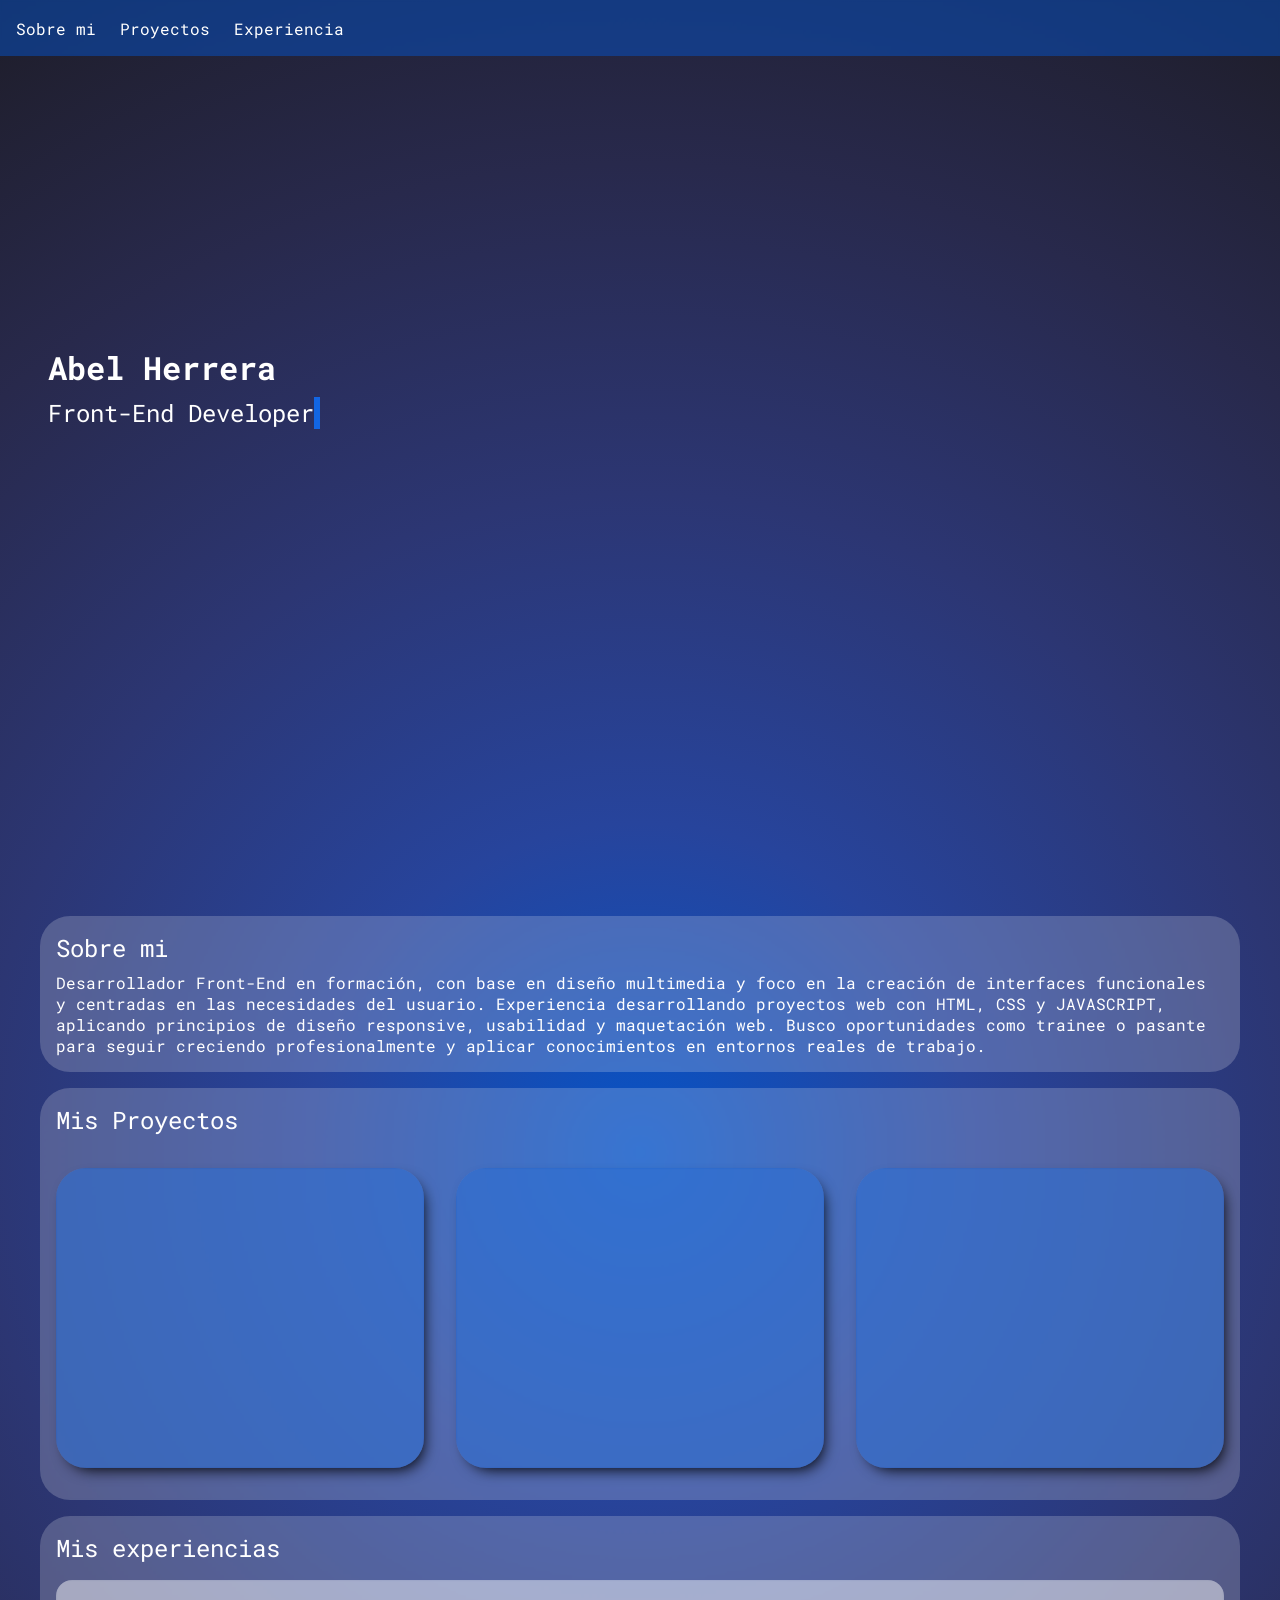
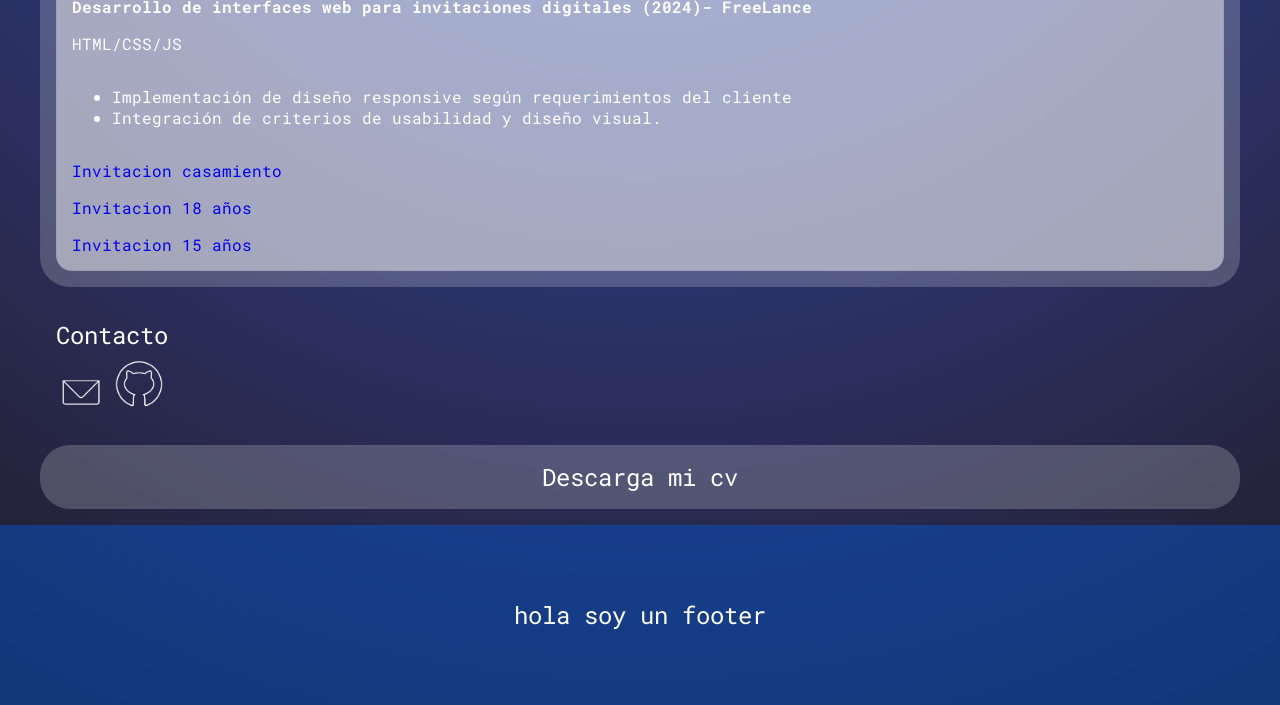
==== index.html @ caf47cfc "ajuste de mensaje pre dictado" ====
<!DOCTYPE html>
<html lang="es">
  <head>
    <meta charset="UTF-8" />
    <meta name="viewport" content="width=device-width, initial-scale=1.0" />
    <title>Abel Herrera</title>
    <link rel="stylesheet" href="styles/style.css" />
    <!-- tipografia -->
    <link rel="preconnect" href="https://fonts.googleapis.com" />
    <link rel="preconnect" href="https://fonts.gstatic.com" crossorigin />
    <link
      href="https://fonts.googleapis.com/css2?family=Roboto+Mono:ital,wght@0,100..700;1,100..700&display=swap"
      rel="stylesheet"
    />
  </head>
  <body>
    <header>
      <nav>
        <ul>
          <li><a href="#sobre-mi">Sobre mi</a></li>
          <li><a href="#misproyectos">Proyectos</a></li>
          <li><a href="#experiencia">Experiencia</a></li>
        </ul>
      </nav>
      <div class="nombre">
        <h1>Abel Herrera</h1>
        <h2 class="h2animado">Front-End Developer</h2>
      </div>
    </header>
    <main>
      <section id="sobre-mi" class="seccion1">
        <h2>Sobre mi</h2>
        <p>
          Desarrollador Front-End en formación, con base en diseño multimedia y
          foco en la creación de interfaces funcionales y centradas en las
          necesidades del usuario. Experiencia desarrollando proyectos web con
          HTML, CSS y JAVASCRIPT, aplicando principios de diseño responsive,
          usabilidad y maquetación web. Busco oportunidades como trainee o
          pasante para seguir creciendo profesionalmente y aplicar conocimientos
          en entornos reales de trabajo.
        </p>
      </section>
      <section id="misproyectos" class="seccion2">
        <h2>Mis Proyectos</h2>
        <div class="contenedor-proyectos">
          <article class="proyecto">
            <h3 class="titulo-proyecto"></h3>
            <p class="descripcion-proyecto"></p>
          </article>
          <article class="proyecto">
            <h3 class="titulo-proyecto"></h3>
            <p class="descripcion-proyecto"></p>
          </article>
          <article class="proyecto">
            <h3 class="titulo-proyecto"></h3>
            <p class="descripcion-proyecto"></p>
          </article>
        </div>
      </section>
      <section id="experiencia" class="seccion3">
        <h2>Mis experiencias</h2>
        <article class="experiencia-laboral">
          <h4>Desarrollo de interfaces web para invitaciones digitales (2024)- FreeLance</h4>
          <span>HTML/CSS/JS</span>
          <ul>
            <li>Implementación de diseño responsive según requerimientos del cliente</li>
            <li>Integración de criterios de usabilidad y diseño visual.</li>
          </ul>
          <a href="https://anto-y-martin.vercel.app/"">Invitacion casamiento</a>
          <a href="https://mis18.vercel.app/">Invitacion 18 años</a>
          <a href="https://mis15-rho.vercel.app/">Invitacion 15 años</a>
        </article>
      </section>
      <section id="contacto" class="seccion4">
        <h2>Contacto</h2>
        <div class="imagenes-contacto">
          <a href="mailto:herreraabel892@gmail.com?subject=Contacto%20Portfolio&body=Hola%20Abel,%20vi%20tu%20portfolio">
            <img class="icono" src="images/MAIL.gif" alt="icono de email" />
          </a>
          <a href="https://github.com/AHerrera23">
            <img class="icono" src="images/GITHUB.gif" alt="icono de email" />
          </a>
        </div>
      </section>
      <section class="cv-seccion5">
        <h2>Descarga mi cv</h2>
      </section>
    </main>
    <footer>
      <h2>hola soy un footer</h2>
    </footer>
    <script src="main.js"></script>
  </body>
</html>
<!-- flat iicon: <a href="https://www.flaticon.es/iconos-animados-gratis/correo-electronico" title="correo electrónico iconos animados">Correo electrónico iconos animados creados por Freepik - Flaticon</a> -->
---- styles/style.css ----
html {
  scroll-behavior: smooth;
}
html,
body {
  padding: 0;
  margin: 0;
  font-size: 16px;
  background-image: radial-gradient(
    circle,
    rgb(6, 83, 199),
    #27449c,
    #2c3673,
    #28294c,
    #1e1d29
  );
  color: white;
  font-family: "Roboto Mono", monospace;
  font-optical-sizing: auto;
  font-style: normal;
}
h1,
h2,
h3,
h4,
h5,
p {
  margin: 0;
  padding: 0;
}
/* estructura de navegacion */
nav {
  position: sticky;
  top: 0;
  background-color: rgb(6, 83, 199, 0.5);
  backdrop-filter: blur(1px);
  z-index: 10;
  display: flex;
  align-items: center;
  min-height: 56px;
  transition: transform 0.3s ease-in-out;
  will-change: transform;
}
a{
  text-decoration: none;
}
.nav-hidden {
  transform: translateY(-100%);
}
nav ul {
  list-style: none;
  margin: 0;
  padding: 16px;
  display: flex;
  flex-direction: row;
  gap: 0.8rem;
}
h1 {
  font-weight: 900;
}
h2 {
  font-weight: 400;
}
nav a {
  text-decoration: none;
  color: inherit;
}
/* cabecera */
header {
  min-height: 100dvh;
}
section{
  margin: 16px;
  border-radius: 30px;
}
.nombre {
  min-height: 70dvh;
  display: flex;
  flex-direction: column;
  padding: 16px;
  gap: 0.5rem;
  align-items: flex-start;
  justify-content: center;
}
.h2animado {
  display: block;
  white-space: nowrap;
  border-right: 6px solid #1266e4;
  width: 19ch;
  animation: typing 3s steps(19), blink 0.5s infinite step-end alternate;
  overflow: hidden;
}

@keyframes typing {
  from {
    width: 0;
  }
}
@keyframes blink {
  50% {
    border-color: transparent;
  }
}
/* seccion sobre mi  */
.seccion1 {
  background-color: rgb(255, 255, 255, 0.2);
  backdrop-filter: blur(1px);
  display: flex;
  flex-direction: column;
  gap: 0.5rem;
  padding: 16px;
}
/* seccion de proyectos */
.seccion2 {
  min-height: auto;
  padding: 16px;
  display: flex;
  background-color: rgb(255, 255, 255, 0.2);
  backdrop-filter: blur(1px);
  flex-direction: column;
  gap: 1rem;
}
.contenedor-proyectos {
  display: flex;
  overflow-y: auto;
  scroll-snap-type: x mandatory;
  padding: 1rem 0;
  gap: 2rem;
}
.carrucel-proyectos::-webkit-scrollbar {
  display: none;
}
.proyecto {
  min-height: 300px;
  width: 100%;
  max-width: 350px;
  background-color: #0653c780;
  backdrop-filter: blur(1px);
  border-radius: 30px;
  -webkit-box-shadow: 5px 7px 15px -6px #000000;
  box-shadow: 5px 7px 15px -6px #000000;
  flex: 0 0 85%;
  scroll-snap-align: center;
}
/* seccion experiencias */
.seccion3 {
  background-color: rgb(255, 255, 255, 0.2);
  backdrop-filter: blur(1px);
  display: flex;
  flex-direction: column;
  padding: 16px;
  gap: 1rem;
}
.experiencia-laboral {
  background-color: #ffffff59;
  backdrop-filter: blur(1px);
  display: flex;
  flex-direction: column;
  gap: 1rem;
  border-radius: 16px;
  padding: 16px;
  min-height: auto;
}
/* seccion de contacto */
.seccion4 {
  display: flex;
  flex-direction: column;
  padding: 16px;
  gap: 0.5rem;
}
.imagenes-contacto {
  display: flex;
  flex-direction: row;
  gap: 0.5rem;
}
.icono{
  width: 50px;
  z-index: 10;
}
.cv-seccion5{
  display: flex;
  flex-direction: column;
  background-color: rgb(255, 255, 255, 0.2);
  backdrop-filter: blur(1px);
  align-items: center;
  padding: 16px;
  gap: 0.5rem;
}
footer {
  background-color: #0653c780;
  backdrop-filter: blur(1px);
  display: flex;
  flex-direction: column;
  min-height: 20dvh;
  text-align: center;
  justify-content: center;
}
@media (min-width: 768px) {
  nav ul {
    gap: 1.5rem;
  }
  section{
  margin: 16px  0px 16px 0px;
  border-radius: 30px;
}
  
  .contenedor-proyectos {
    display: grid;
    grid-template-columns: repeat(3, 1fr);
    justify-content: center;
    overflow: visible;
    gap: 2rem;
  }
  .proyecto {
    min-height: 300px;
    width: 100%;
    max-width: 400px;
    flex: none;
  }
}

@media (min-width: 1024px) {
  main {
    max-width: 1200px;
    margin: 0 auto;
  }
  .nombre{
    max-width: 1200px ;
    margin: 0 auto;
    padding-left: 2rem;
  }
}
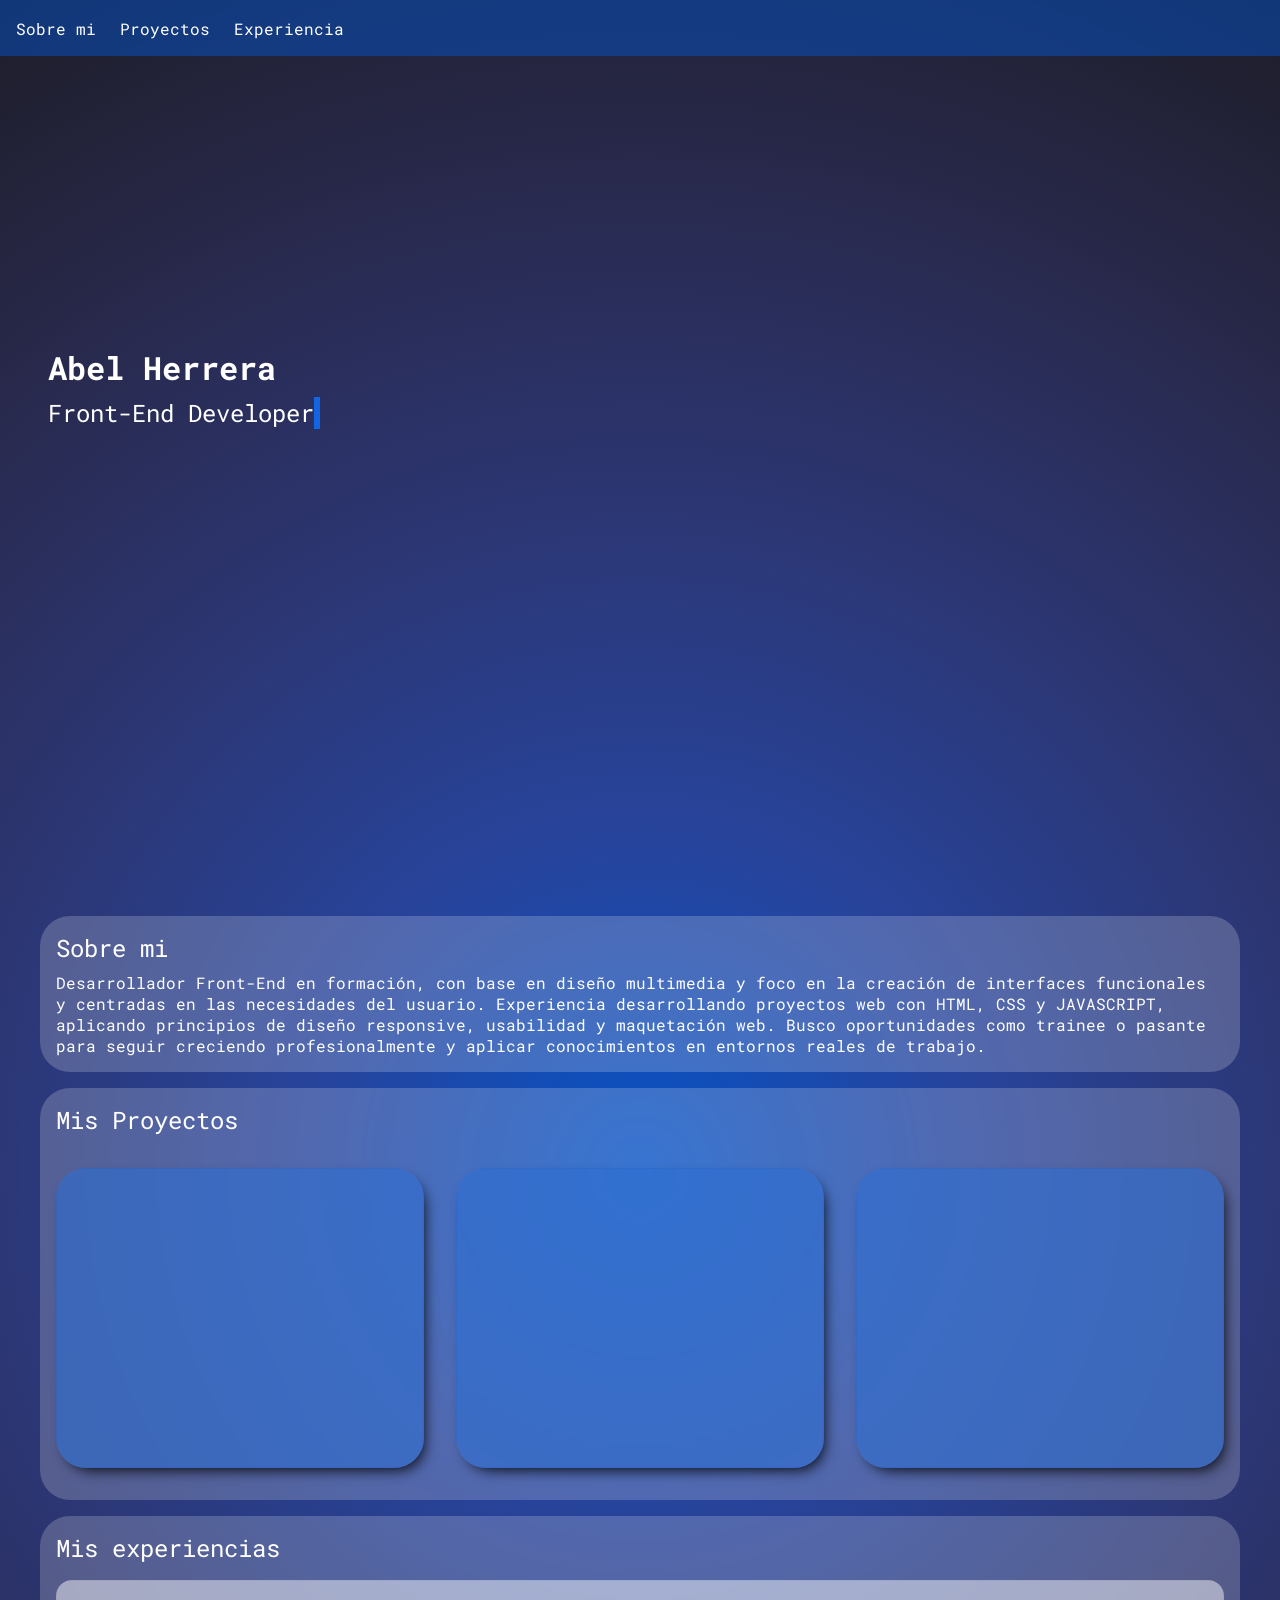
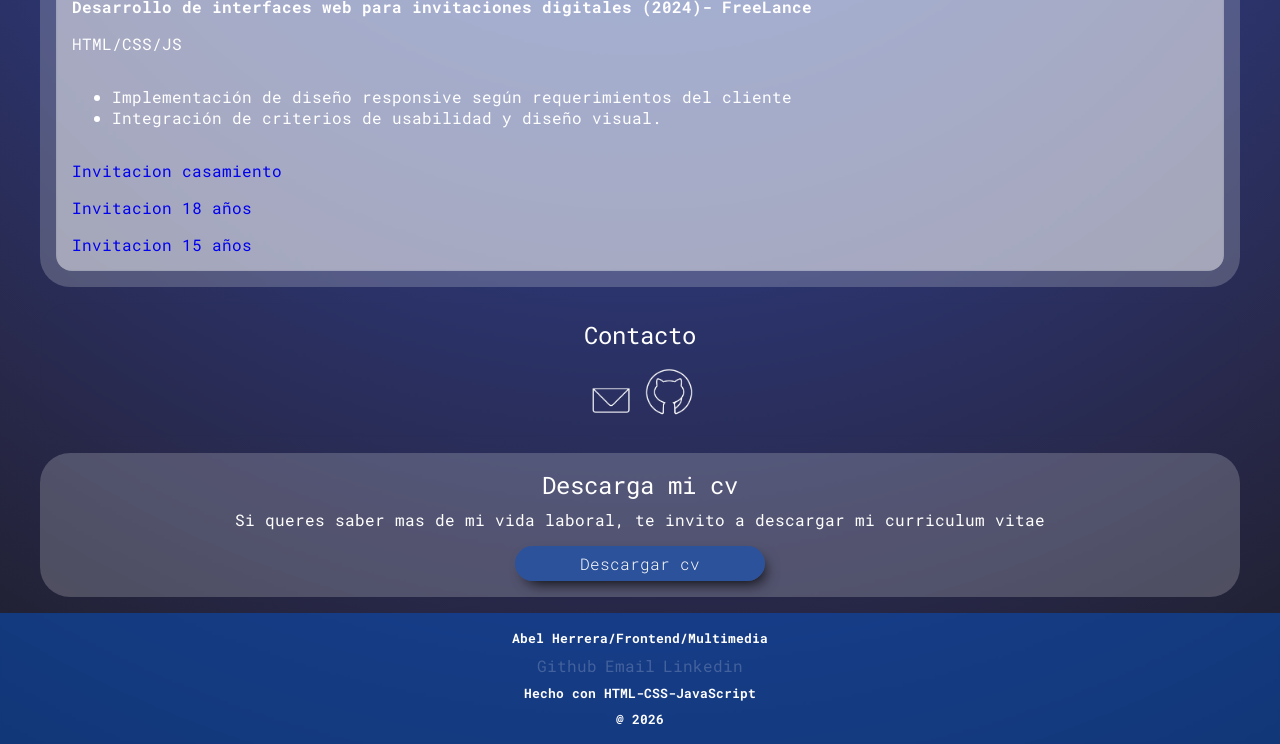
==== commit fff51b82: "seccion de descarga de cv y footer" ====
--- a/index.html
+++ b/index.html
@@ -66,30 +66,42 @@
             <li>Implementación de diseño responsive según requerimientos del cliente</li>
             <li>Integración de criterios de usabilidad y diseño visual.</li>
           </ul>
-          <a href="https://anto-y-martin.vercel.app/"">Invitacion casamiento</a>
-          <a href="https://mis18.vercel.app/">Invitacion 18 años</a>
-          <a href="https://mis15-rho.vercel.app/">Invitacion 15 años</a>
+          <a href="https://anto-y-martin.vercel.app/" target="_blank">Invitacion casamiento</a>
+          <a href="https://mis18.vercel.app/" target="_blank">Invitacion 18 años</a>
+          <a href="https://mis15-rho.vercel.app/" target="_blank">Invitacion 15 años</a>
         </article>
       </section>
       <section id="contacto" class="seccion4">
         <h2>Contacto</h2>
         <div class="imagenes-contacto">
-          <a href="mailto:herreraabel892@gmail.com?subject=Contacto%20Portfolio&body=Hola%20Abel,%20vi%20tu%20portfolio">
+          <a href="mailto:herreraabel892@gmail.com?subject=Contacto%20Portfolio&body=Hola%20Abel,%20vi%20tu%20portfolio" target="_blank">
             <img class="icono" src="images/MAIL.gif" alt="icono de email" />
           </a>
-          <a href="https://github.com/AHerrera23">
-            <img class="icono" src="images/GITHUB.gif" alt="icono de email" />
+          <a href="https://github.com/AHerrera23" target="_blank">
+            <img class="icono" src="images/GITHUB.gif" alt="icono de github" />
           </a>
         </div>
       </section>
       <section class="cv-seccion5">
         <h2>Descarga mi cv</h2>
+        <article class="cv">
+          <p>Si queres saber mas de mi vida laboral, te invito a descargar mi curriculum vitae</p>
+          <a class="btn" href="assets/Abel_Herrera_frontend-cv.pdf" target="_blank">
+            Descargar cv
+          </a>
+        </article>
       </section>
     </main>
     <footer>
-      <h2>hola soy un footer</h2>
+      <h5>Abel Herrera/Frontend/Multimedia</h5>
+      <div class="links">
+        <a href="https://github.com/AHerrera23" target="_blank">Github</a>
+        <a href="mailto:herreraabel892@gmail.com?subject=Contacto%20Portfolio&body=Hola%20Abel,%20vi%20tu%20portfolio" target="_blank">Email</a>
+        <a href="https://www.linkedin.com/in/abel-d-herreradm/" target="_blank">Linkedin</a>
+      </div>
+      <h5>Hecho con HTML-CSS-JavaScript</h5>
+      <h5>@ 2026</h5>
     </footer>
     <script src="main.js"></script>
   </body>
 </html>
-<!-- flat iicon: <a href="https://www.flaticon.es/iconos-animados-gratis/correo-electronico" title="correo electrónico iconos animados">Correo electrónico iconos animados creados por Freepik - Flaticon</a> -->
--- a/styles/style.css
+++ b/styles/style.css
@@ -19,6 +19,12 @@
   font-optical-sizing: auto;
   font-style: normal;
 }
+button {
+  color: white;
+  font-family: "Roboto Mono", monospace;
+  font-optical-sizing: auto;
+  font-style: normal;
+}
 h1,
 h2,
 h3,
@@ -41,7 +47,7 @@
   transition: transform 0.3s ease-in-out;
   will-change: transform;
 }
-a{
+a {
   text-decoration: none;
 }
 .nav-hidden {
@@ -69,7 +75,7 @@
 header {
   min-height: 100dvh;
 }
-section{
+section {
   margin: 16px;
   border-radius: 30px;
 }
@@ -165,6 +171,8 @@
 .seccion4 {
   display: flex;
   flex-direction: column;
+  background-color: rgb(255, 255, 255, 0.2);
+  backdrop-filter: blur(1px);
   padding: 16px;
   gap: 0.5rem;
 }
@@ -173,37 +181,73 @@
   flex-direction: row;
   gap: 0.5rem;
 }
-.icono{
+.icono {
   width: 50px;
   z-index: 10;
 }
-.cv-seccion5{
-  display: flex;
-  flex-direction: column;
-  background-color: rgb(255, 255, 255, 0.2);
-  backdrop-filter: blur(1px);
-  align-items: center;
-  padding: 16px;
-  gap: 0.5rem;
+.cv-seccion5 {
+  display: flex;
+  flex-direction: column;
+  background-color: rgb(255, 255, 255, 0.2);
+  backdrop-filter: blur(1px);
+  align-items: center;
+  padding: 16px;
+  gap: 0.5rem;
+}
+.cv {
+  display: flex;
+  flex-direction: column;
+  text-align: center;
+  align-items: center;
+  gap: 1rem;
+}
+.btn {
+  background-color: #0653c780;
+  width: 250px;
+  height: 35px;
+  text-align: center;
+  display: flex;
+  justify-content: center;
+  align-items: center;
+  border-radius: 30px;
+  font-weight: 300;
+  -webkit-box-shadow: 5px 7px 15px -6px #000000;
+  box-shadow: 5px 7px 15px -6px #000000;
+  outline: none;
+  color: white;
+  -webkit-tap-highlight-color: transparent;
 }
 footer {
   background-color: #0653c780;
   backdrop-filter: blur(1px);
   display: flex;
-  flex-direction: column;
-  min-height: 20dvh;
+  padding: 16px;
+  flex-direction: column;
   text-align: center;
   justify-content: center;
+  gap: 0.5rem;
+}
+.links{
+  display: flex;
+  flex-direction: row;
+  align-items: center;
+  justify-content: center;
+  gap: 0.5rem;
+}
+footer a{
+  outline: none;
+  color: rgb(255, 255, 255, 0.2);
+  -webkit-tap-highlight-color: transparent;
 }
 @media (min-width: 768px) {
   nav ul {
     gap: 1.5rem;
   }
-  section{
-  margin: 16px  0px 16px 0px;
-  border-radius: 30px;
-}
-  
+  section {
+    margin: 16px 0px 16px 0px;
+    border-radius: 30px;
+  }
+
   .contenedor-proyectos {
     display: grid;
     grid-template-columns: repeat(3, 1fr);
@@ -217,6 +261,19 @@
     max-width: 400px;
     flex: none;
   }
+  .seccion4 {
+    text-align: center;
+    background-color: rgba(255, 255, 255, 0);
+    backdrop-filter: blur(1px);
+    gap: 1rem;
+  }
+  .imagenes-contacto {
+    display: flex;
+    flex-direction: row;
+    justify-content: center;
+    align-items: center;
+    gap: 0.5rem;
+  }
 }
 
 @media (min-width: 1024px) {
@@ -224,8 +281,8 @@
     max-width: 1200px;
     margin: 0 auto;
   }
-  .nombre{
-    max-width: 1200px ;
+  .nombre {
+    max-width: 1200px;
     margin: 0 auto;
     padding-left: 2rem;
   }
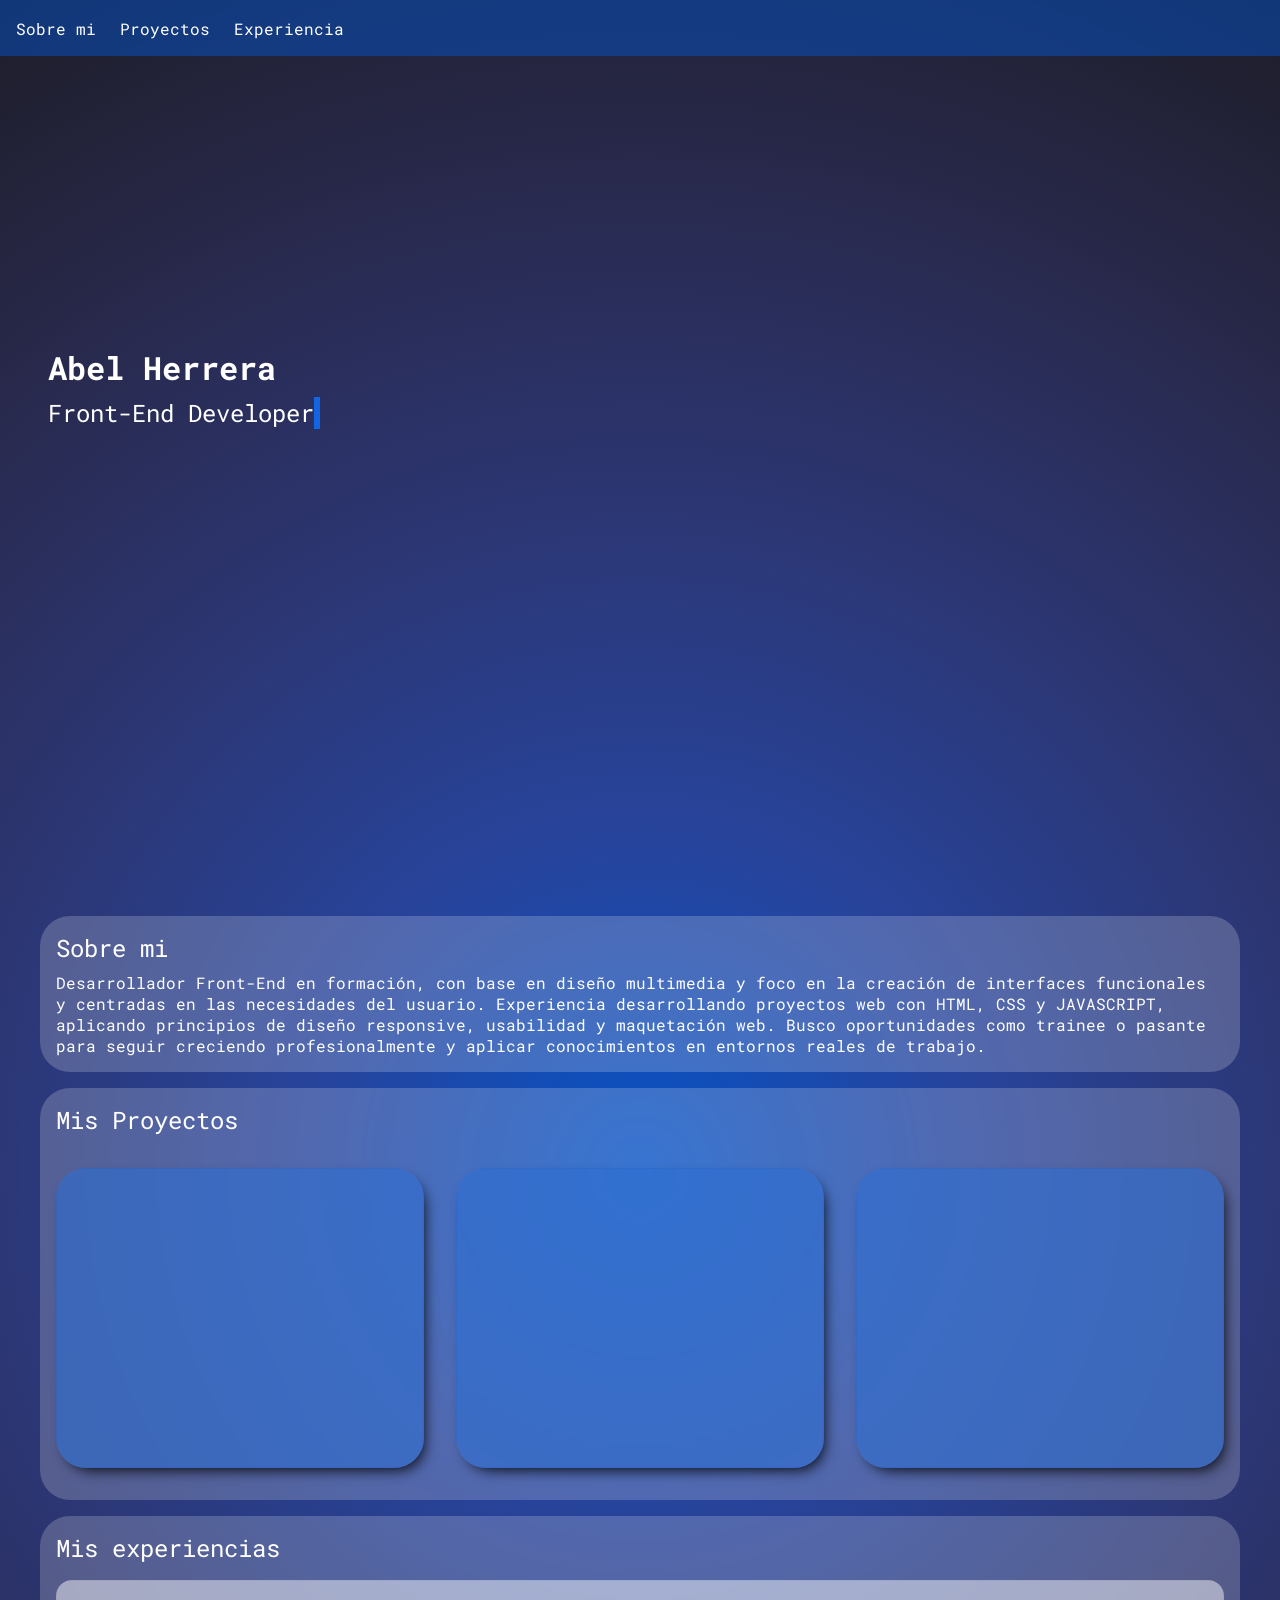
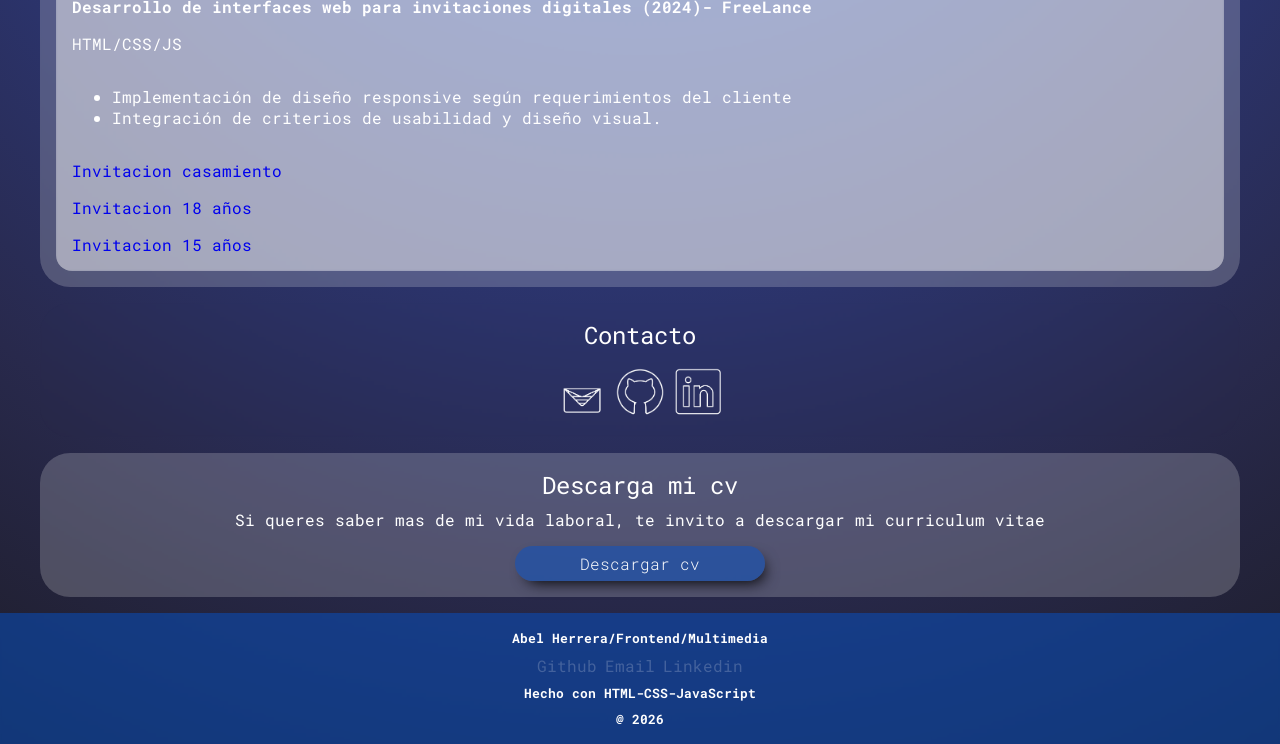
==== commit 08316a2c: "icono de linkedin" ====
--- a/index.html
+++ b/index.html
@@ -80,6 +80,9 @@
           <a href="https://github.com/AHerrera23" target="_blank">
             <img class="icono" src="images/GITHUB.gif" alt="icono de github" />
           </a>
+          <a href="https://www.linkedin.com/in/abel-d-herreradm/" target="_blank">
+            <img class="icono" src="images/LINKEDIN.gif" alt="icono de linkedin" />
+          </a>
         </div>
       </section>
       <section class="cv-seccion5">
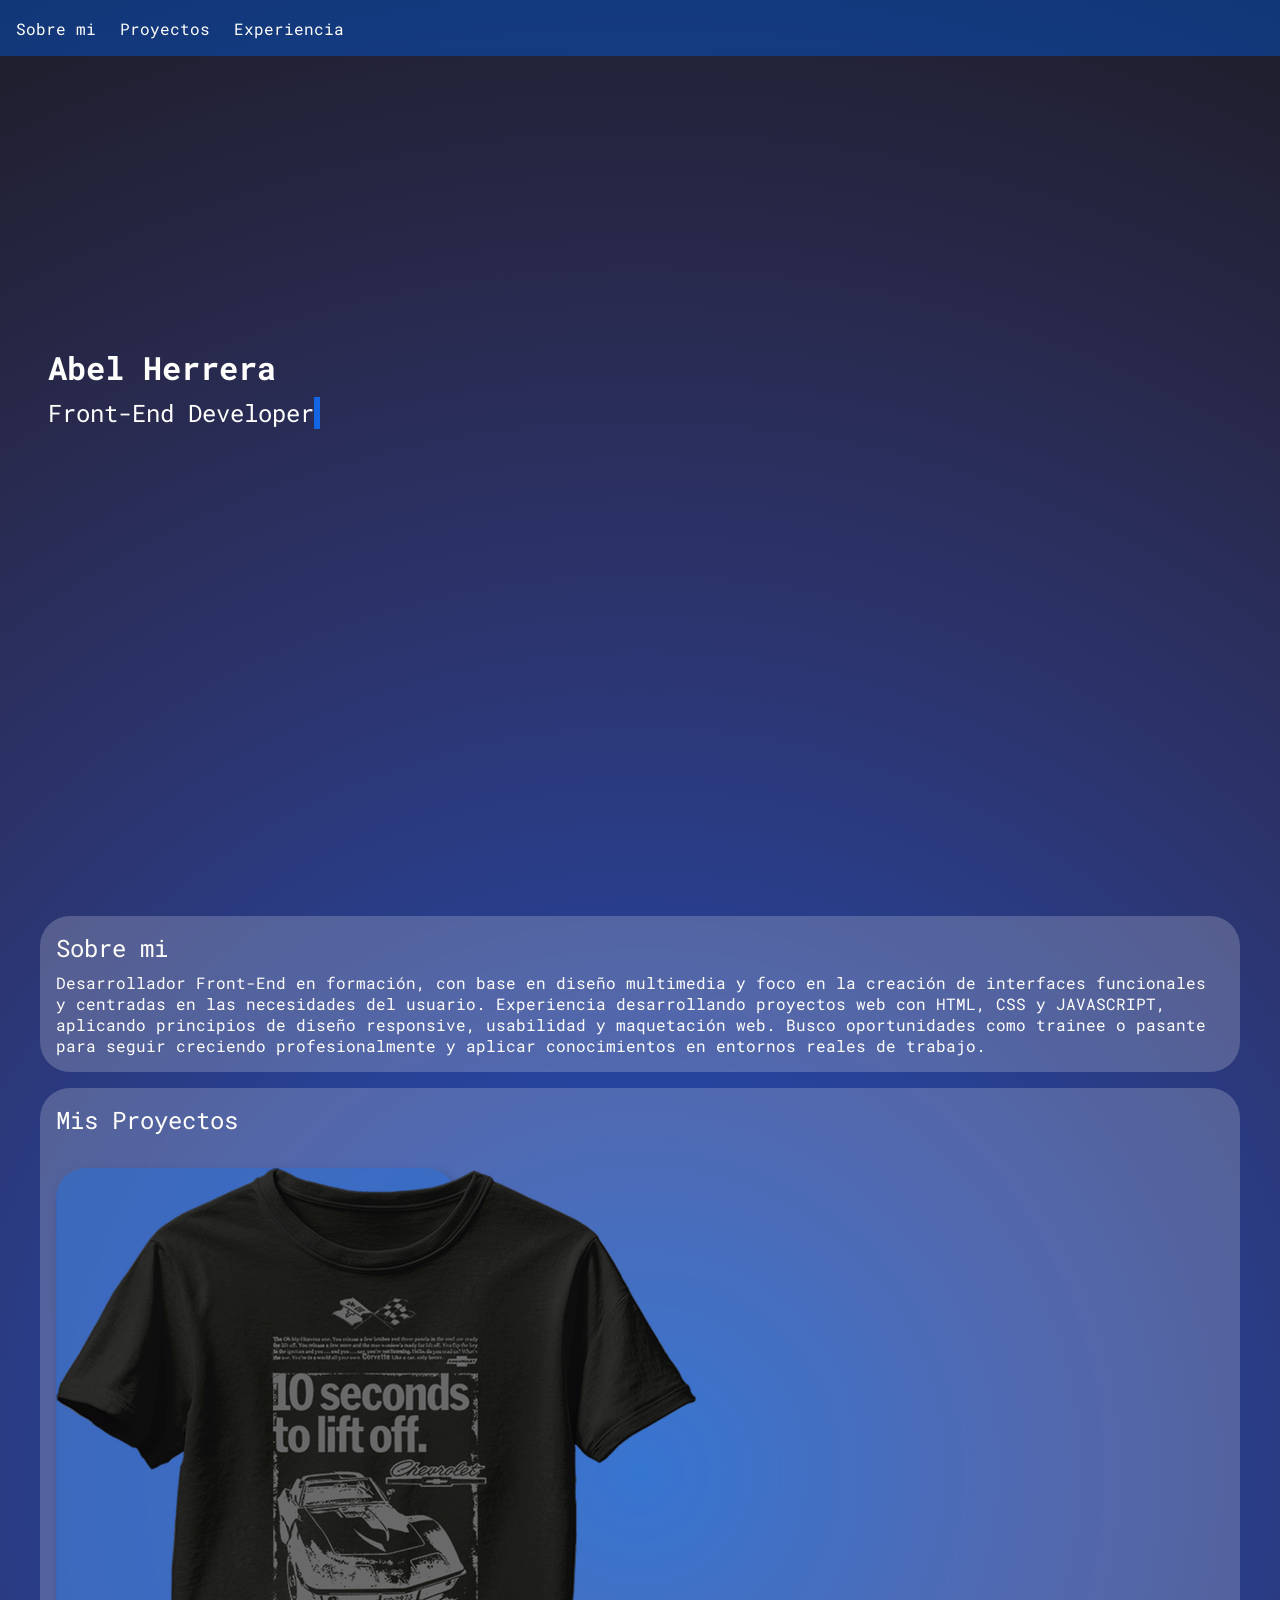
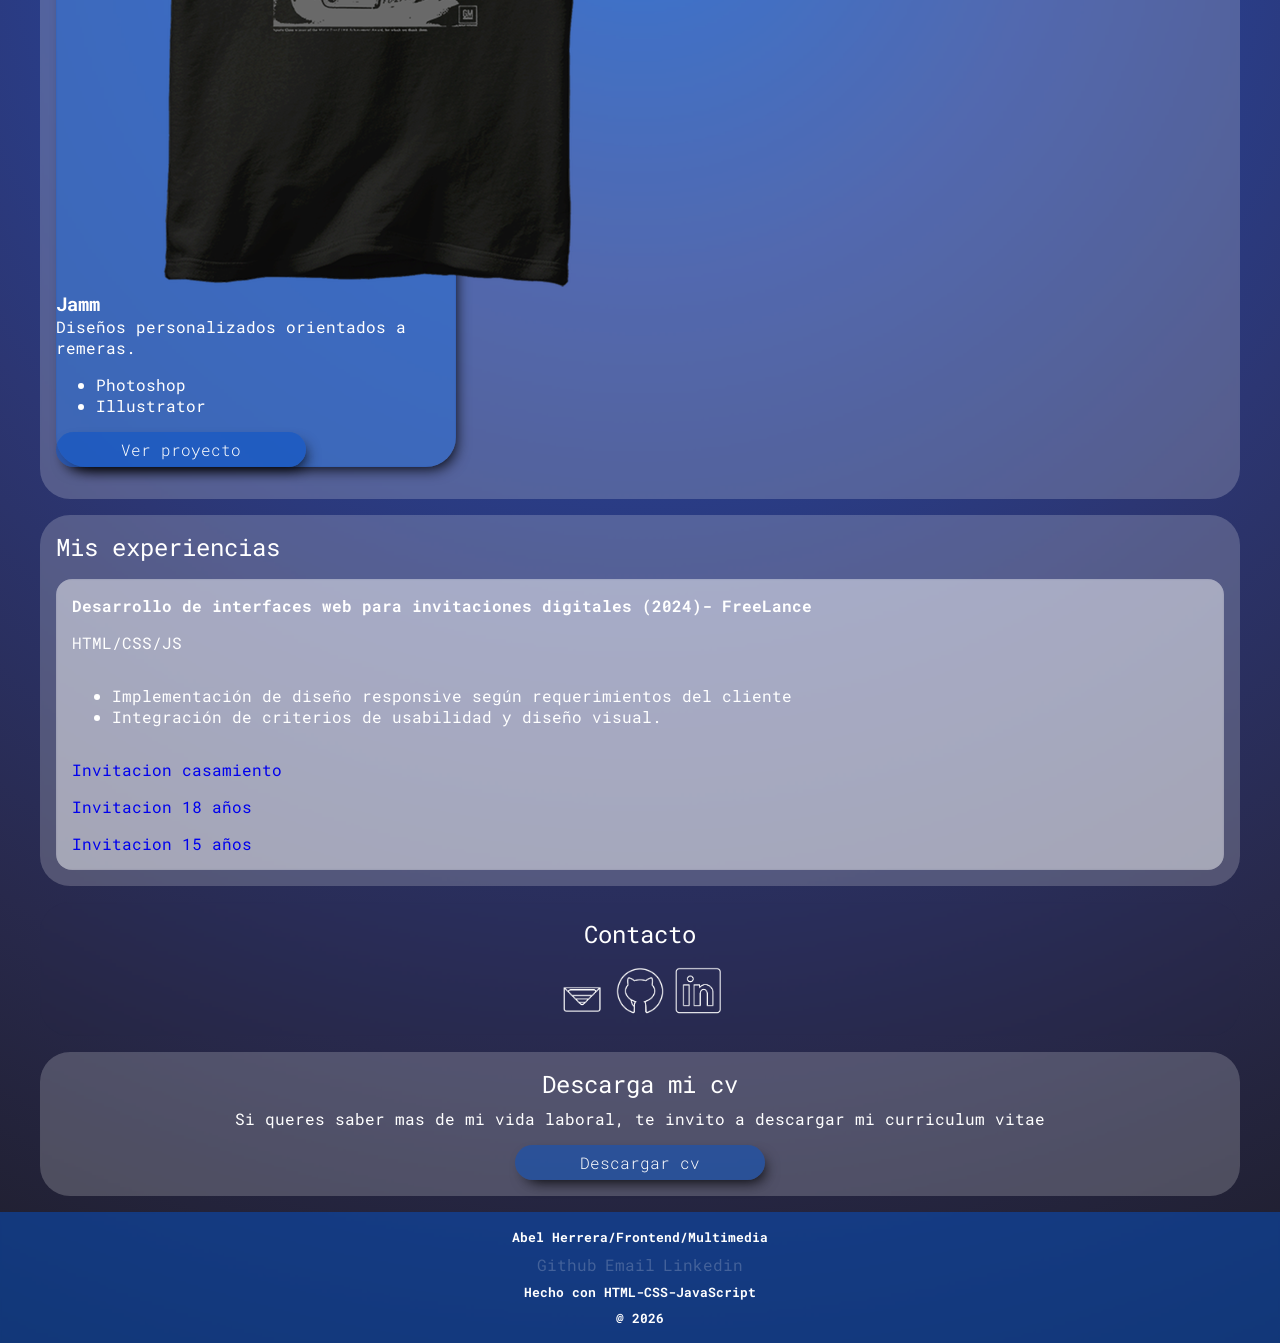
==== commit 712e92f9: "seccion de proyectos" ====
--- a/index.html
+++ b/index.html
@@ -42,20 +42,7 @@
       </section>
       <section id="misproyectos" class="seccion2">
         <h2>Mis Proyectos</h2>
-        <div class="contenedor-proyectos">
-          <article class="proyecto">
-            <h3 class="titulo-proyecto"></h3>
-            <p class="descripcion-proyecto"></p>
-          </article>
-          <article class="proyecto">
-            <h3 class="titulo-proyecto"></h3>
-            <p class="descripcion-proyecto"></p>
-          </article>
-          <article class="proyecto">
-            <h3 class="titulo-proyecto"></h3>
-            <p class="descripcion-proyecto"></p>
-          </article>
-        </div>
+        <div class="contenedor-proyectos"></div>
       </section>
       <section id="experiencia" class="seccion3">
         <h2>Mis experiencias</h2>
@@ -75,13 +62,13 @@
         <h2>Contacto</h2>
         <div class="imagenes-contacto">
           <a href="mailto:herreraabel892@gmail.com?subject=Contacto%20Portfolio&body=Hola%20Abel,%20vi%20tu%20portfolio" target="_blank">
-            <img class="icono" src="images/MAIL.gif" alt="icono de email" />
+            <img class="icono" src="images/iconos/MAIL.gif" alt="icono de email" />
           </a>
           <a href="https://github.com/AHerrera23" target="_blank">
-            <img class="icono" src="images/GITHUB.gif" alt="icono de github" />
+            <img class="icono" src="images/iconos/GITHUB.gif" alt="icono de github" />
           </a>
           <a href="https://www.linkedin.com/in/abel-d-herreradm/" target="_blank">
-            <img class="icono" src="images/LINKEDIN.gif" alt="icono de linkedin" />
+            <img class="icono" src="images/iconos/LINKEDIN.gif" alt="icono de linkedin" />
           </a>
         </div>
       </section>
@@ -105,6 +92,7 @@
       <h5>Hecho con HTML-CSS-JavaScript</h5>
       <h5>@ 2026</h5>
     </footer>
+    <script src="proyectos.js"></script>
     <script src="main.js"></script>
   </body>
 </html>
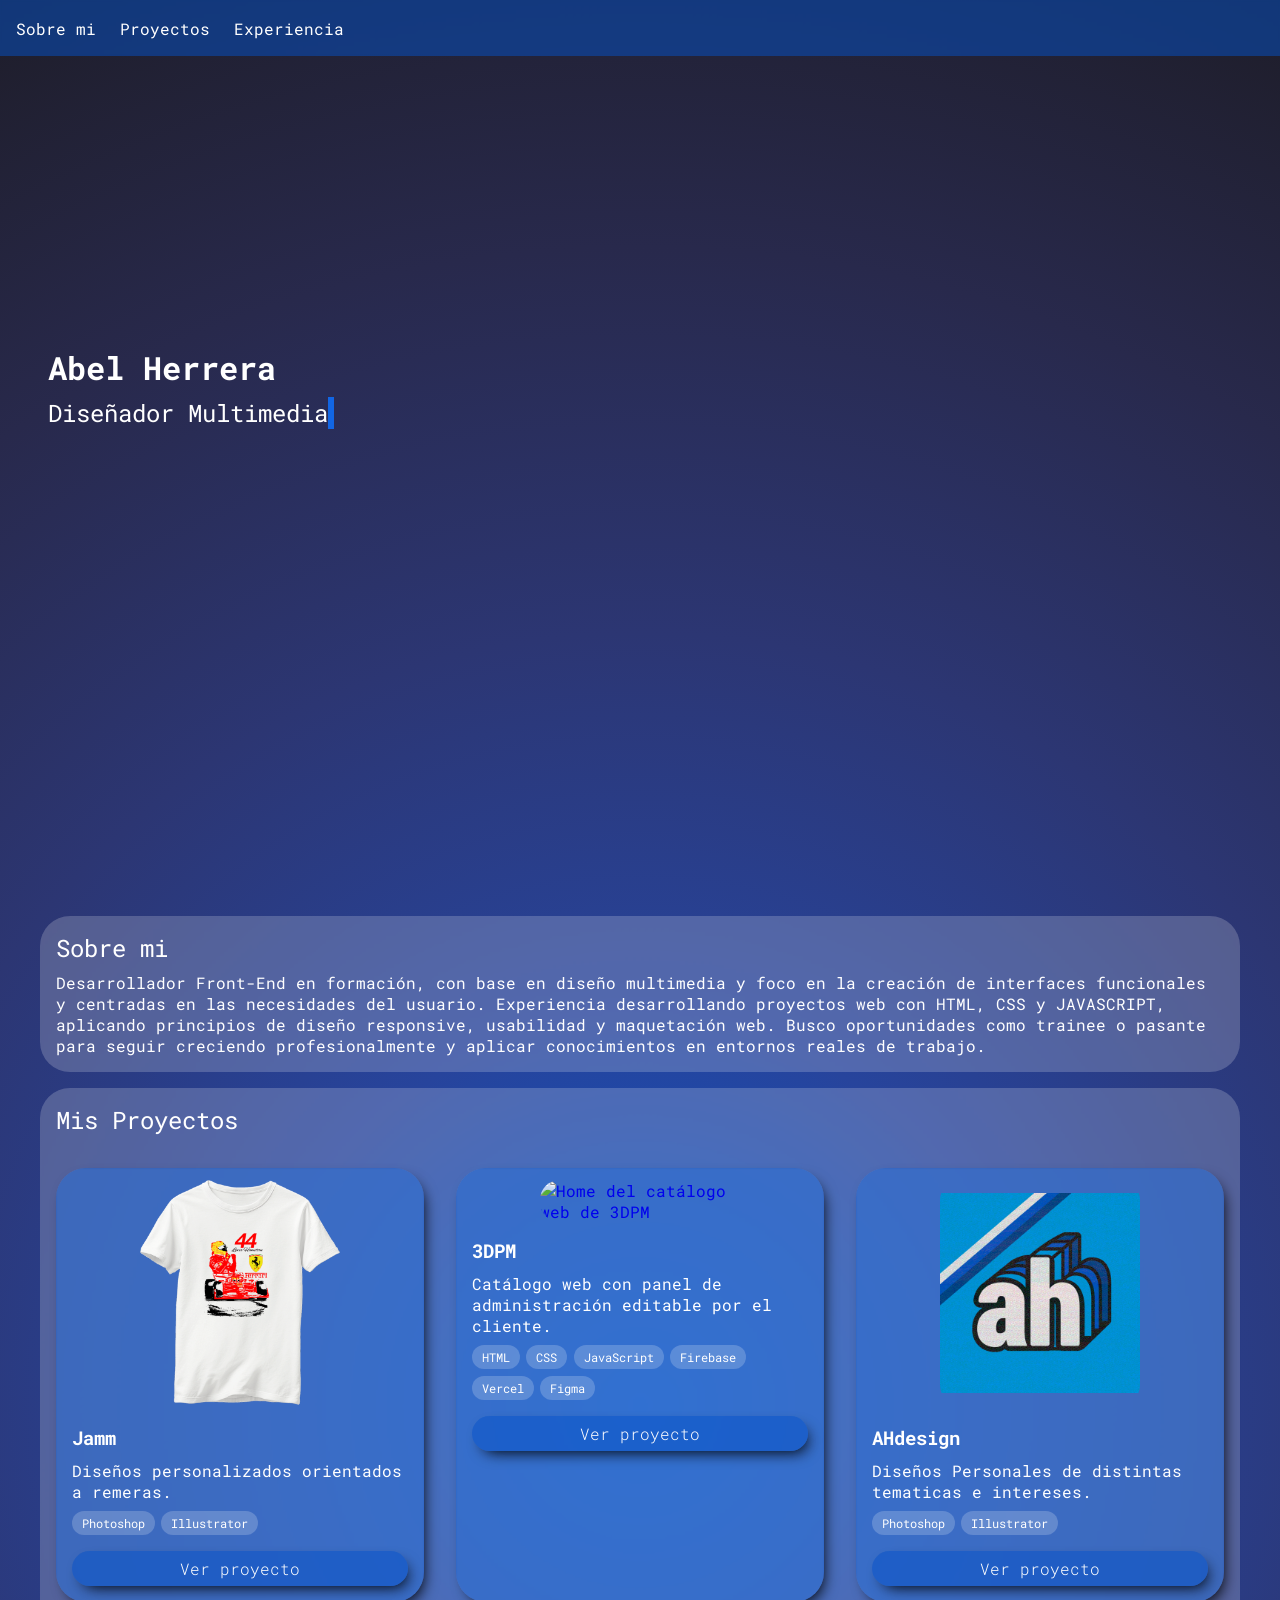
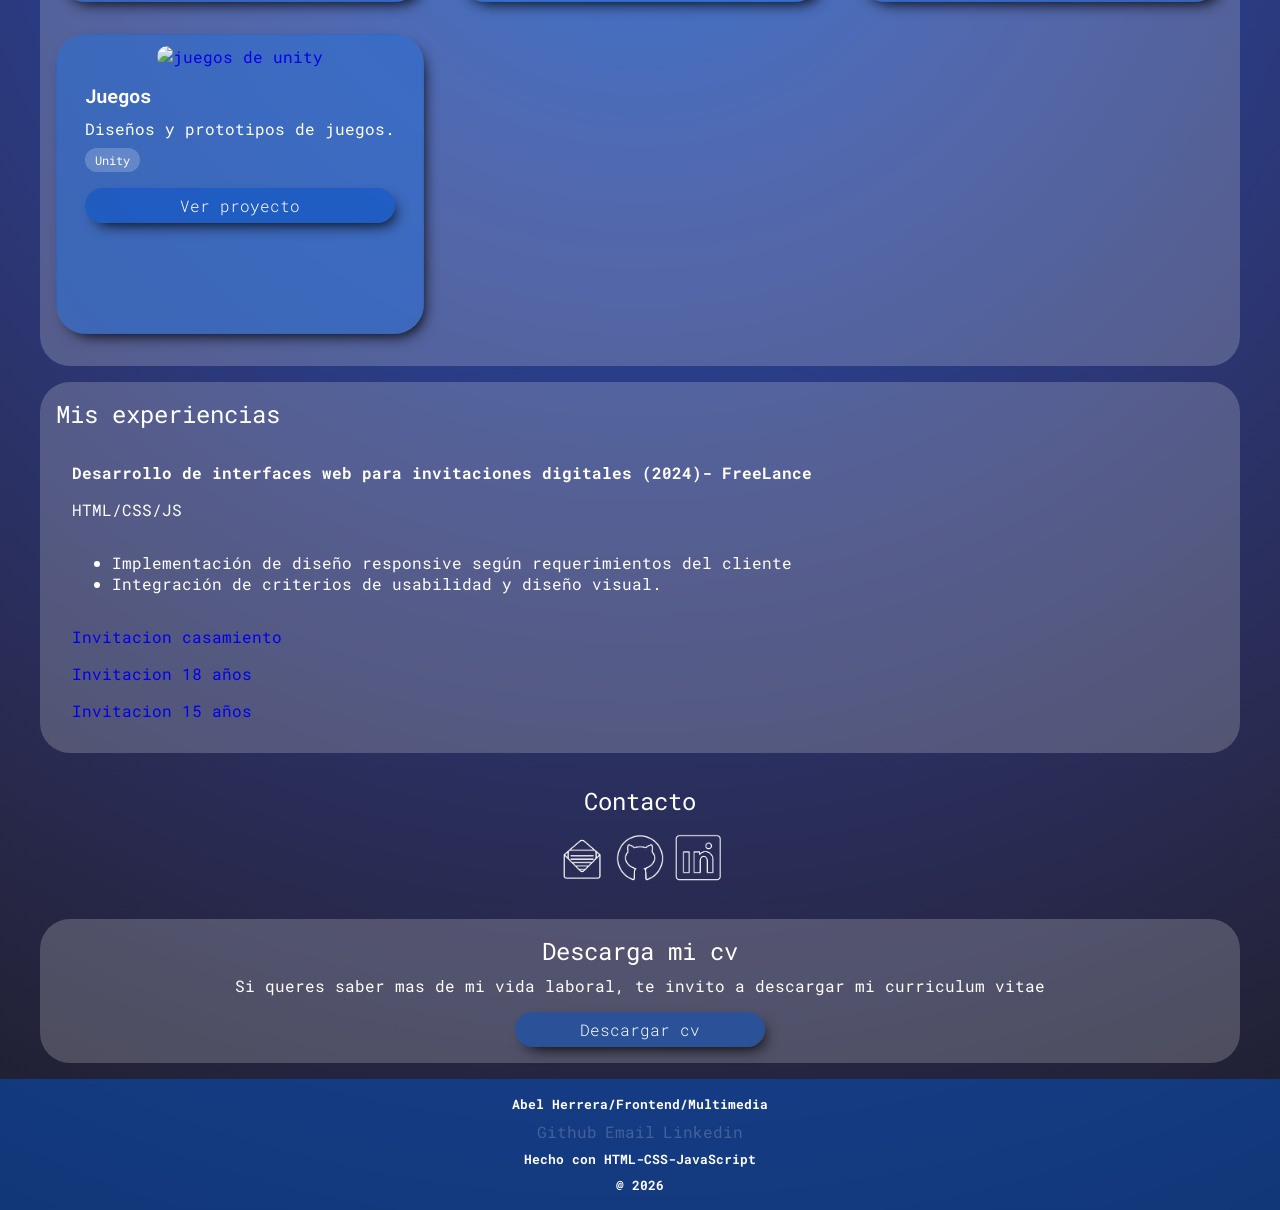
==== commit 4f9abe2c: "agregado de proyectos" ====
--- a/index.html
+++ b/index.html
@@ -23,8 +23,9 @@
         </ul>
       </nav>
       <div class="nombre">
-        <h1>Abel Herrera</h1>
-        <h2 class="h2animado">Front-End Developer</h2>
+        <h1 >Abel Herrera</h1>
+        <h2 class="hanimado">Diseñador Multimedial</h2>
+        
       </div>
     </header>
     <main>
--- a/styles/style.css
+++ b/styles/style.css
@@ -88,14 +88,28 @@
   align-items: flex-start;
   justify-content: center;
 }
-.h2animado {
+.hanimado {
   display: block;
   white-space: nowrap;
   border-right: 6px solid #1266e4;
-  width: 19ch;
-  animation: typing 3s steps(19), blink 0.5s infinite step-end alternate;
+  width: 20ch;
+  animation: typing 3s steps(20) forwards, blink 0.5s infinite step-end alternate;
   overflow: hidden;
 }
+@keyframes typing {
+  from {
+    width: 0;
+  }
+  to{
+    width: 12ch;
+  }
+}
+@keyframes blink {
+  50% {
+    border-color: transparent;
+  }
+}
+
 
 @keyframes typing {
   from {
@@ -158,8 +172,6 @@
   gap: 1rem;
 }
 .experiencia-laboral {
-  background-color: #ffffff59;
-  backdrop-filter: blur(1px);
   display: flex;
   flex-direction: column;
   gap: 1rem;
@@ -259,7 +271,9 @@
     min-height: 300px;
     width: 100%;
     max-width: 400px;
-    flex: none;
+    display: flex;
+    flex-direction: column;
+    align-items: center;
   }
   .seccion4 {
     text-align: center;
@@ -287,3 +301,127 @@
     padding-left: 2rem;
   }
 }
+
+/* tarjeta de proyecto con galeria */
+.proyecto {
+  display: flex;
+  flex-direction: column;
+  align-items: center;
+  overflow: hidden;
+}
+.galeria {
+  display: flex;
+  flex-direction: column;
+  gap: 0.5rem;
+  padding: 12px 12px 0;
+}
+.galeria-principal {
+  width: 100%;
+  aspect-ratio: 4 / 4.5;
+  object-fit: contain;
+  background-color: rgb(255, 255, 255, 0.12);
+  border-radius: 20px;
+}
+.galeria-miniaturas {
+  display: flex;
+  gap: 0.4rem;
+  justify-content: center;
+}
+.miniatura {
+  flex: 1;
+  max-width: 64px;
+  padding: 2px;
+  background-color: rgb(255, 255, 255, 0.12);
+  border: 2px solid transparent;
+  border-radius: 12px;
+  cursor: pointer;
+  -webkit-tap-highlight-color: transparent;
+}
+.miniatura img {
+  width: 100%;
+  aspect-ratio: 1;
+  object-fit: contain;
+  display: block;
+}
+.miniatura.activa {
+  border-color: #fff;
+}
+.proyecto-info {
+  display: flex;
+  flex-direction: column;
+  gap: 0.6rem;
+  padding: 16px;
+}
+.tags {
+  list-style: none;
+  margin: 0;
+  padding: 0;
+  display: flex;
+  flex-wrap: wrap;
+  gap: 0.4rem;
+}
+.tags li {
+  font-size: 0.75rem;
+  padding: 4px 10px;
+  border-radius: 30px;
+  background-color: rgb(255, 255, 255, 0.2);
+}
+.btn-proyecto {
+  width: 100%;
+  margin-top: 0.4rem;
+  box-sizing: border-box;
+}
+
+/* pagina de proyecto */
+a.galeria {
+  display: block;
+}
+.detalle {
+  max-width: 640px;
+  margin: 16px auto;
+  display: flex;
+  flex-direction: column;
+  justify-content: center;
+}
+.links-container {
+  display: flex;
+  justify-content: center;
+  align-items: center;
+  gap: 10px;
+}
+.volver {
+  color: white;
+  font-size: 0.85rem;
+  opacity: 0.8;
+}
+.detalle-bloque {
+  display: flex;
+  flex-direction: column;
+  gap: 0.4rem;
+}
+.galeria-detalle {
+  padding: 0;
+  display: flex;
+  align-items: center;
+}
+.detalle .btn-proyecto {
+  max-width: 250px;
+}
+
+/* imagenes de galeria: nunca mas grandes que la tarjeta */
+.galeria {
+  min-width: 0;
+}
+.galeria img {
+  max-width: 200px;
+}
+.galeria-principal {
+  width: 100%;
+  height: auto;
+  min-height: 0;
+  max-height: 420px;
+  background-color: transparent;
+}
+.miniatura {
+  min-width: 0;
+}
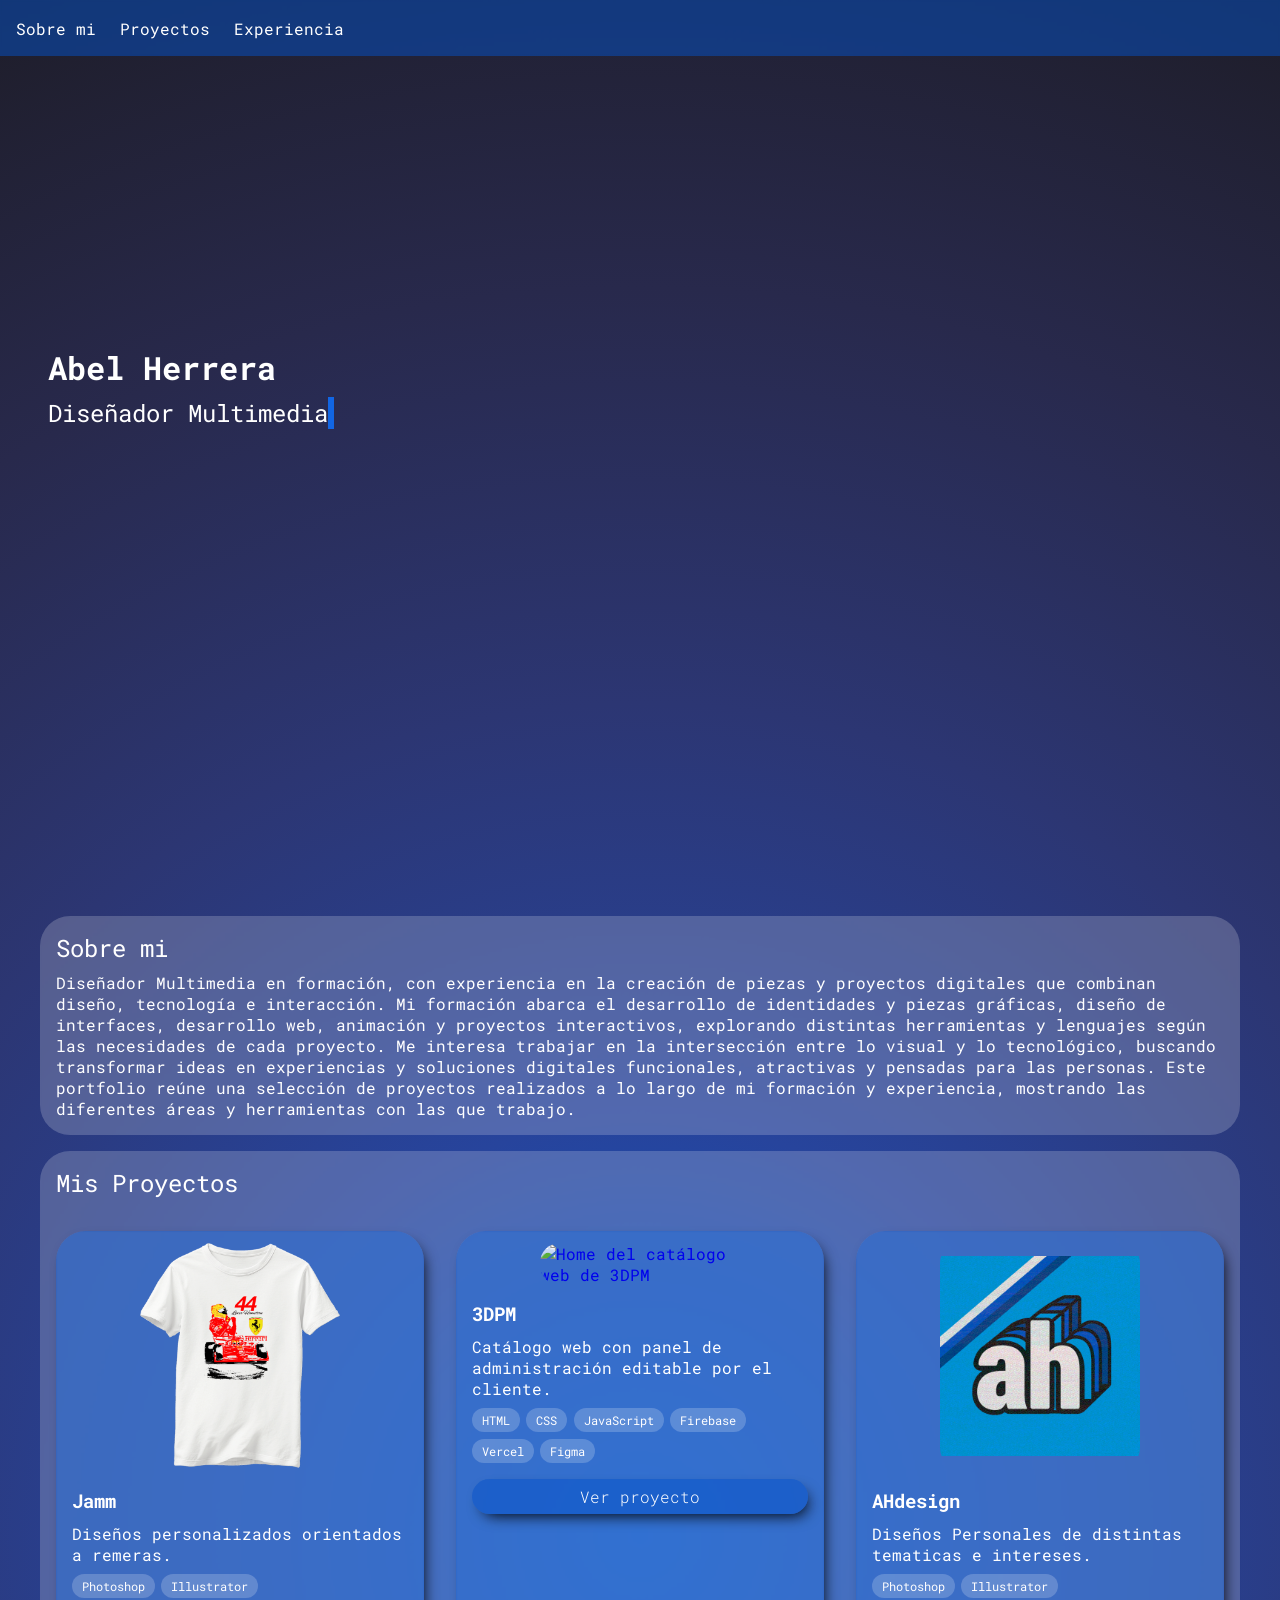
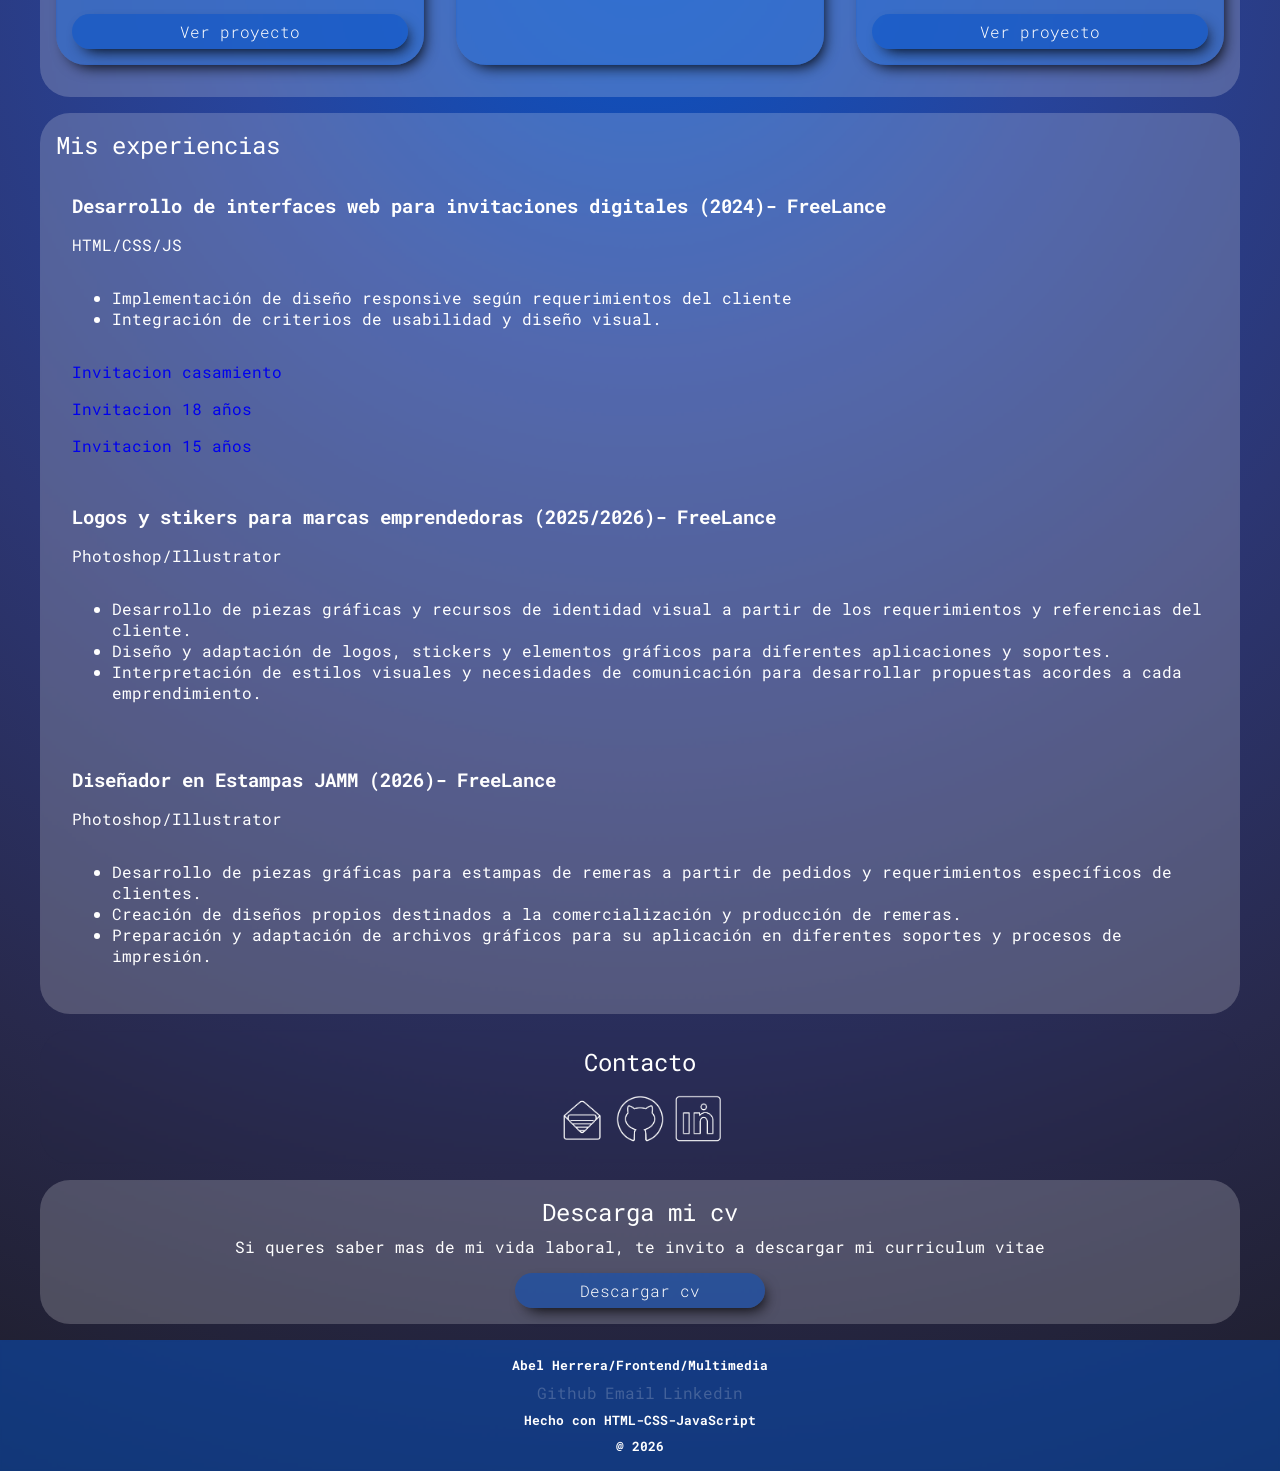
==== commit f044fbba: "agregado de experiencia laboral" ====
--- a/index.html
+++ b/index.html
@@ -1,4 +1,4 @@
-<!DOCTYPE html>
+<!doctype html>
 <html lang="es">
   <head>
     <meta charset="UTF-8" />
@@ -23,22 +23,25 @@
         </ul>
       </nav>
       <div class="nombre">
-        <h1 >Abel Herrera</h1>
+        <h1>Abel Herrera</h1>
         <h2 class="hanimado">Diseñador Multimedial</h2>
-        
       </div>
     </header>
     <main>
       <section id="sobre-mi" class="seccion1">
         <h2>Sobre mi</h2>
         <p>
-          Desarrollador Front-End en formación, con base en diseño multimedia y
-          foco en la creación de interfaces funcionales y centradas en las
-          necesidades del usuario. Experiencia desarrollando proyectos web con
-          HTML, CSS y JAVASCRIPT, aplicando principios de diseño responsive,
-          usabilidad y maquetación web. Busco oportunidades como trainee o
-          pasante para seguir creciendo profesionalmente y aplicar conocimientos
-          en entornos reales de trabajo.
+          Diseñador Multimedia en formación, con experiencia en la creación de
+          piezas y proyectos digitales que combinan diseño, tecnología e
+          interacción. Mi formación abarca el desarrollo de identidades y piezas
+          gráficas, diseño de interfaces, desarrollo web, animación y proyectos
+          interactivos, explorando distintas herramientas y lenguajes según las
+          necesidades de cada proyecto. Me interesa trabajar en la intersección
+          entre lo visual y lo tecnológico, buscando transformar ideas en
+          experiencias y soluciones digitales funcionales, atractivas y pensadas
+          para las personas. Este portfolio reúne una selección de proyectos
+          realizados a lo largo de mi formación y experiencia, mostrando las
+          diferentes áreas y herramientas con las que trabajo.
         </p>
       </section>
       <section id="misproyectos" class="seccion2">
@@ -48,36 +51,99 @@
       <section id="experiencia" class="seccion3">
         <h2>Mis experiencias</h2>
         <article class="experiencia-laboral">
-          <h4>Desarrollo de interfaces web para invitaciones digitales (2024)- FreeLance</h4>
+          <h3>
+            Desarrollo de interfaces web para invitaciones digitales (2024)-
+            FreeLance
+          </h3>
           <span>HTML/CSS/JS</span>
           <ul>
-            <li>Implementación de diseño responsive según requerimientos del cliente</li>
+            <li>
+              Implementación de diseño responsive según requerimientos del
+              cliente
+            </li>
             <li>Integración de criterios de usabilidad y diseño visual.</li>
           </ul>
-          <a href="https://anto-y-martin.vercel.app/" target="_blank">Invitacion casamiento</a>
-          <a href="https://mis18.vercel.app/" target="_blank">Invitacion 18 años</a>
-          <a href="https://mis15-rho.vercel.app/" target="_blank">Invitacion 15 años</a>
+          <a href="https://anto-y-martin.vercel.app/" target="_blank"
+            >Invitacion casamiento</a
+          >
+          <a href="https://mis18.vercel.app/" target="_blank"
+            >Invitacion 18 años</a
+          >
+          <a href="https://mis15-rho.vercel.app/" target="_blank"
+            >Invitacion 15 años</a
+          >
+        </article>
+        <article class="experiencia-laboral">
+          <h3>
+            Logos y stikers para marcas emprendedoras (2025/2026)-
+            FreeLance
+          </h3>
+          <span>Photoshop/Illustrator</span>
+          <ul>
+            <li>
+              Desarrollo de piezas gráficas y recursos de identidad visual a partir de los requerimientos y referencias del cliente.
+            </li>
+            <li>Diseño y adaptación de logos, stickers y elementos gráficos para diferentes aplicaciones y soportes.</li>
+            <li>Interpretación de estilos visuales y necesidades de comunicación para desarrollar propuestas acordes a cada emprendimiento.</li>
+          </ul>
+        </article>
+        <article class="experiencia-laboral">
+          <h3>
+            Diseñador en Estampas JAMM (2026)-
+            FreeLance
+          </h3>
+          <span>Photoshop/Illustrator</span>
+          <ul>
+            <li>Desarrollo de piezas gráficas para estampas de remeras a partir de pedidos y requerimientos específicos de clientes. </li>
+            <li>Creación de diseños propios destinados a la comercialización y producción de remeras.</li>
+            <li>Preparación y adaptación de archivos gráficos para su aplicación en diferentes soportes y procesos de impresión.</li>
+          </ul>
         </article>
       </section>
       <section id="contacto" class="seccion4">
         <h2>Contacto</h2>
         <div class="imagenes-contacto">
-          <a href="mailto:herreraabel892@gmail.com?subject=Contacto%20Portfolio&body=Hola%20Abel,%20vi%20tu%20portfolio" target="_blank">
-            <img class="icono" src="images/iconos/MAIL.gif" alt="icono de email" />
+          <a
+            href="mailto:herreraabel892@gmail.com?subject=Contacto%20Portfolio&body=Hola%20Abel,%20vi%20tu%20portfolio"
+            target="_blank"
+          >
+            <img
+              class="icono"
+              src="images/iconos/MAIL.gif"
+              alt="icono de email"
+            />
           </a>
           <a href="https://github.com/AHerrera23" target="_blank">
-            <img class="icono" src="images/iconos/GITHUB.gif" alt="icono de github" />
+            <img
+              class="icono"
+              src="images/iconos/GITHUB.gif"
+              alt="icono de github"
+            />
           </a>
-          <a href="https://www.linkedin.com/in/abel-d-herreradm/" target="_blank">
-            <img class="icono" src="images/iconos/LINKEDIN.gif" alt="icono de linkedin" />
+          <a
+            href="https://www.linkedin.com/in/abel-d-herreradm/"
+            target="_blank"
+          >
+            <img
+              class="icono"
+              src="images/iconos/LINKEDIN.gif"
+              alt="icono de linkedin"
+            />
           </a>
         </div>
       </section>
       <section class="cv-seccion5">
         <h2>Descarga mi cv</h2>
         <article class="cv">
-          <p>Si queres saber mas de mi vida laboral, te invito a descargar mi curriculum vitae</p>
-          <a class="btn" href="assets/Abel_Herrera_frontend-cv.pdf" target="_blank">
+          <p>
+            Si queres saber mas de mi vida laboral, te invito a descargar mi
+            curriculum vitae
+          </p>
+          <a
+            class="btn"
+            href="assets/Abel_Herrera_frontend-cv.pdf"
+            target="_blank"
+          >
             Descargar cv
           </a>
         </article>
@@ -87,8 +153,14 @@
       <h5>Abel Herrera/Frontend/Multimedia</h5>
       <div class="links">
         <a href="https://github.com/AHerrera23" target="_blank">Github</a>
-        <a href="mailto:herreraabel892@gmail.com?subject=Contacto%20Portfolio&body=Hola%20Abel,%20vi%20tu%20portfolio" target="_blank">Email</a>
-        <a href="https://www.linkedin.com/in/abel-d-herreradm/" target="_blank">Linkedin</a>
+        <a
+          href="mailto:herreraabel892@gmail.com?subject=Contacto%20Portfolio&body=Hola%20Abel,%20vi%20tu%20portfolio"
+          target="_blank"
+          >Email</a
+        >
+        <a href="https://www.linkedin.com/in/abel-d-herreradm/" target="_blank"
+          >Linkedin</a
+        >
       </div>
       <h5>Hecho con HTML-CSS-JavaScript</h5>
       <h5>@ 2026</h5>
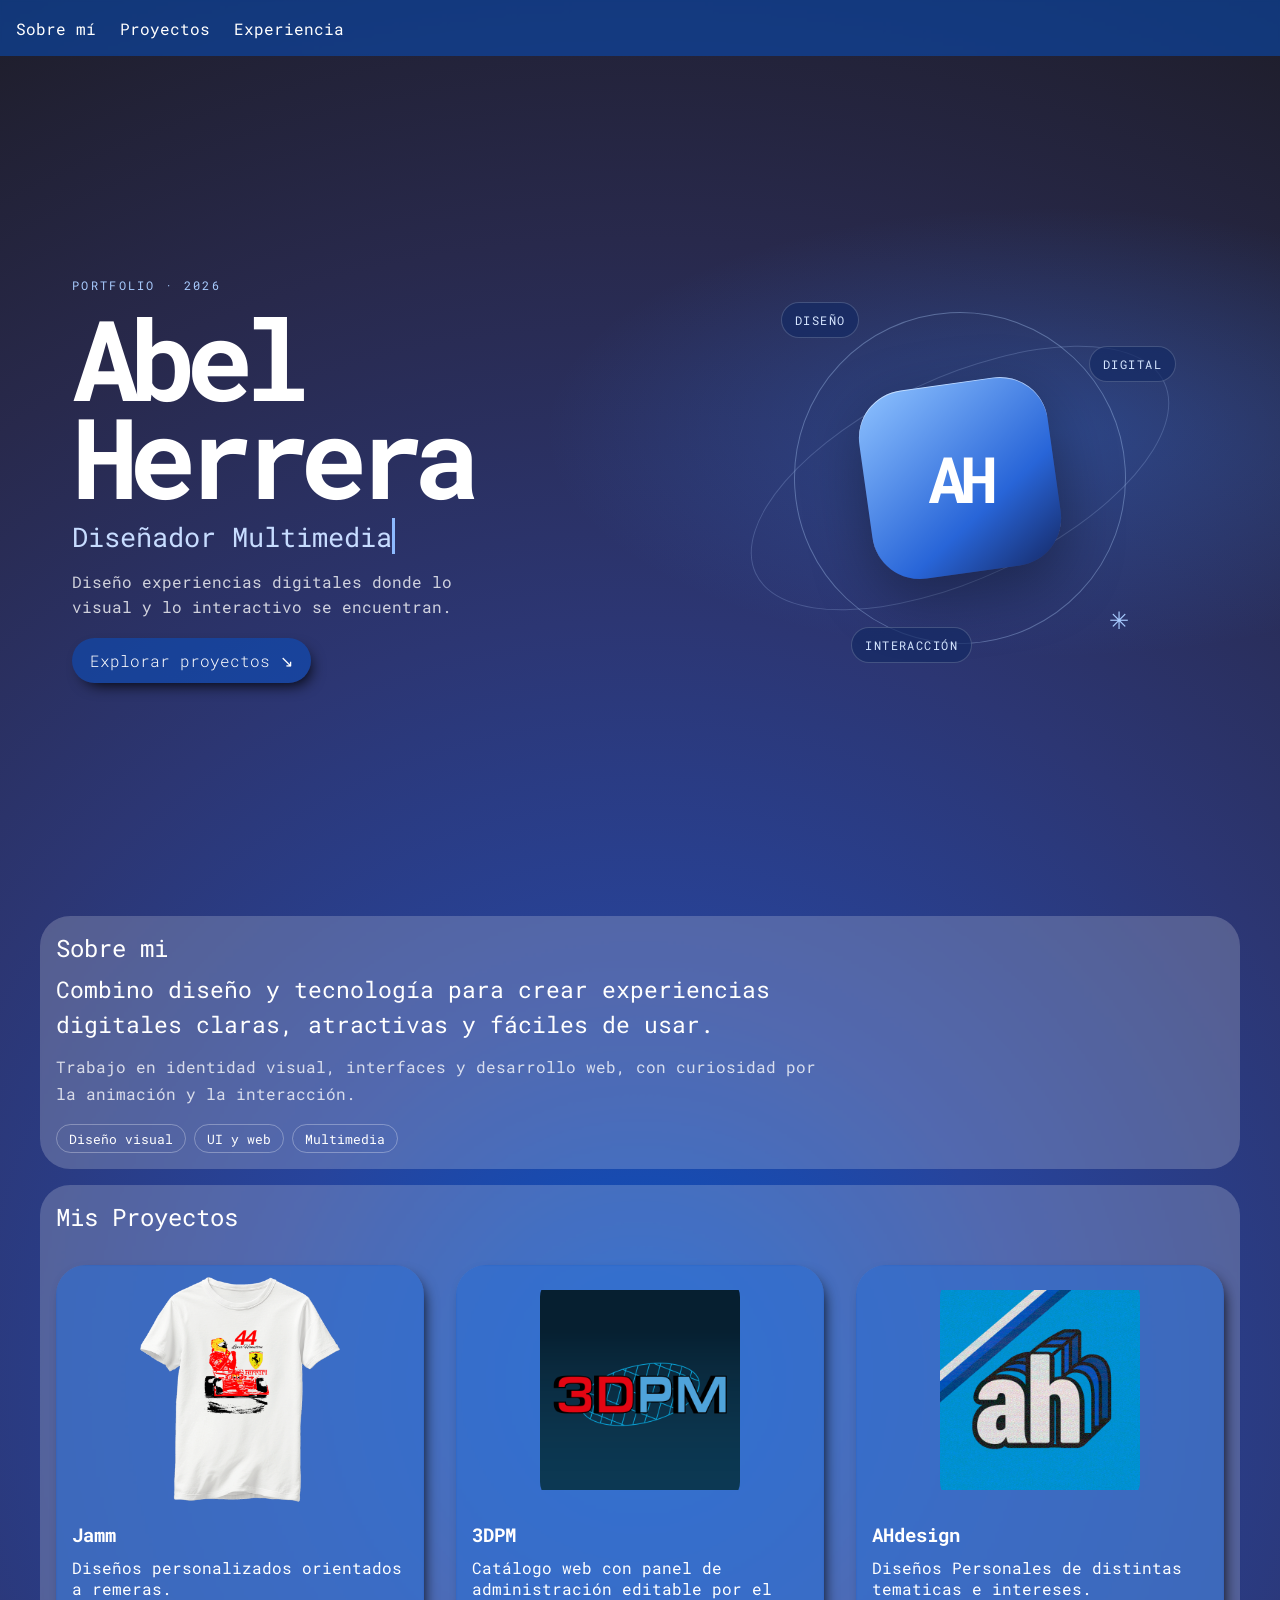
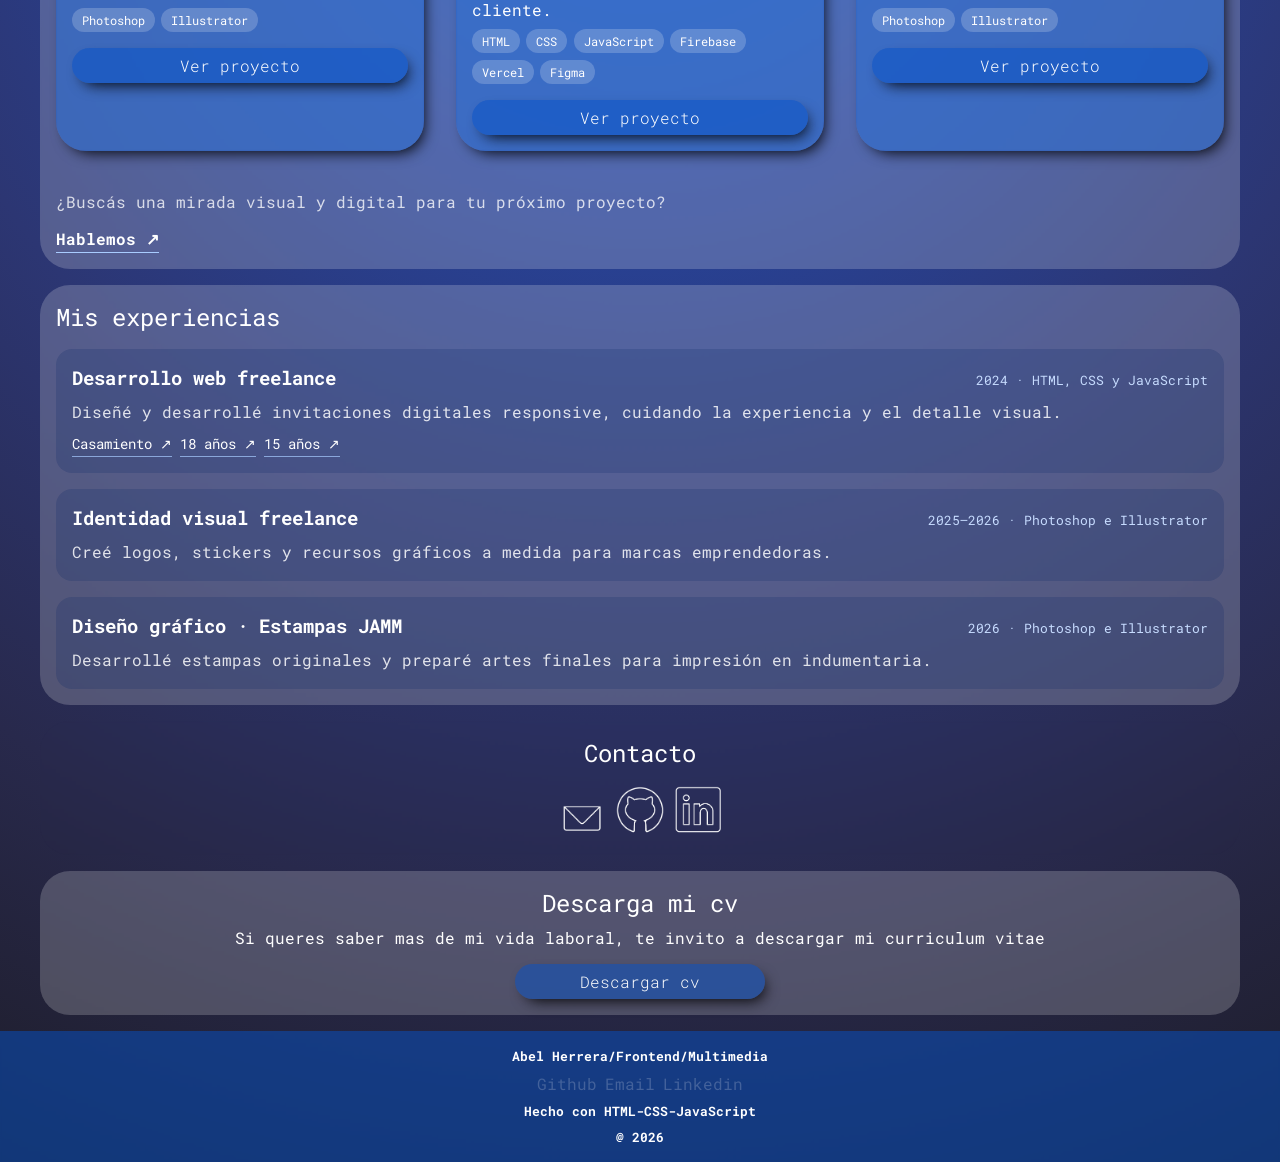
==== commit a75c6bdc: "cambios visuales con chat gpt luna" ====
--- a/index.html
+++ b/index.html
@@ -16,88 +16,69 @@
   <body>
     <header>
       <nav>
-        <ul>
-          <li><a href="#sobre-mi">Sobre mi</a></li>
+        <button class="menu-toggle" type="button" aria-label="Abrir menú" aria-expanded="false" aria-controls="menu-principal">
+          <span></span><span></span><span></span>
+        </button>
+        <ul id="menu-principal">
+          <li><a href="#sobre-mi">Sobre mí</a></li>
           <li><a href="#misproyectos">Proyectos</a></li>
           <li><a href="#experiencia">Experiencia</a></li>
         </ul>
       </nav>
       <div class="nombre">
-        <h1>Abel Herrera</h1>
-        <h2 class="hanimado">Diseñador Multimedial</h2>
+        <div class="intro-copy">
+          <span class="intro-kicker">PORTFOLIO · 2026</span>
+          <h1>Abel<br class="salto-nombre" />Herrera</h1>
+          <h2 class="hanimado">Diseñador Multimedial</h2>
+          <p class="intro-resumen">Diseño experiencias digitales donde lo visual y lo interactivo se encuentran.</p>
+          <a class="btn intro-cta" href="#misproyectos">Explorar proyectos <span aria-hidden="true">↘</span></a>
+        </div>
+        <div class="hero-visual" aria-hidden="true">
+          <div class="hero-orbit orbit-uno"></div>
+          <div class="hero-orbit orbit-dos"></div>
+          <div class="hero-core"><span>AH</span></div>
+          <span class="hero-label label-diseno">DISEÑO</span>
+          <span class="hero-label label-digital">DIGITAL</span>
+          <span class="hero-label label-interaccion">INTERACCIÓN</span>
+          <span class="hero-spark">✳</span>
+        </div>
       </div>
     </header>
     <main>
       <section id="sobre-mi" class="seccion1">
         <h2>Sobre mi</h2>
-        <p>
-          Diseñador Multimedia en formación, con experiencia en la creación de
-          piezas y proyectos digitales que combinan diseño, tecnología e
-          interacción. Mi formación abarca el desarrollo de identidades y piezas
-          gráficas, diseño de interfaces, desarrollo web, animación y proyectos
-          interactivos, explorando distintas herramientas y lenguajes según las
-          necesidades de cada proyecto. Me interesa trabajar en la intersección
-          entre lo visual y lo tecnológico, buscando transformar ideas en
-          experiencias y soluciones digitales funcionales, atractivas y pensadas
-          para las personas. Este portfolio reúne una selección de proyectos
-          realizados a lo largo de mi formación y experiencia, mostrando las
-          diferentes áreas y herramientas con las que trabajo.
-        </p>
+        <div class="sobre-mi-contenido">
+          <p class="sobre-mi-lead">Combino diseño y tecnología para crear experiencias digitales claras, atractivas y fáciles de usar.</p>
+          <p class="sobre-mi-detalle">Trabajo en identidad visual, interfaces y desarrollo web, con curiosidad por la animación y la interacción.</p>
+          <ul class="sobre-mi-tags" aria-label="Áreas de trabajo">
+            <li>Diseño visual</li><li>UI y web</li><li>Multimedia</li>
+          </ul>
+        </div>
       </section>
       <section id="misproyectos" class="seccion2">
         <h2>Mis Proyectos</h2>
         <div class="contenedor-proyectos"></div>
+        <p class="proyectos-cierre">¿Buscás una mirada visual y digital para tu próximo proyecto?</p>
+        <a class="proyectos-contacto" href="#contacto">Hablemos <span aria-hidden="true">↗</span></a>
       </section>
       <section id="experiencia" class="seccion3">
         <h2>Mis experiencias</h2>
         <article class="experiencia-laboral">
-          <h3>
-            Desarrollo de interfaces web para invitaciones digitales (2024)-
-            FreeLance
-          </h3>
-          <span>HTML/CSS/JS</span>
-          <ul>
-            <li>
-              Implementación de diseño responsive según requerimientos del
-              cliente
-            </li>
-            <li>Integración de criterios de usabilidad y diseño visual.</li>
-          </ul>
-          <a href="https://anto-y-martin.vercel.app/" target="_blank"
-            >Invitacion casamiento</a
-          >
-          <a href="https://mis18.vercel.app/" target="_blank"
-            >Invitacion 18 años</a
-          >
-          <a href="https://mis15-rho.vercel.app/" target="_blank"
-            >Invitacion 15 años</a
-          >
+          <div class="experiencia-cabecera"><h3>Desarrollo web freelance</h3><span>2024 · HTML, CSS y JavaScript</span></div>
+          <p>Diseñé y desarrollé invitaciones digitales responsive, cuidando la experiencia y el detalle visual.</p>
+          <div class="experiencia-enlaces">
+            <a href="https://anto-y-martin.vercel.app/" target="_blank" rel="noopener">Casamiento ↗</a>
+            <a href="https://mis18.vercel.app/" target="_blank" rel="noopener">18 años ↗</a>
+            <a href="https://mis15-rho.vercel.app/" target="_blank" rel="noopener">15 años ↗</a>
+          </div>
         </article>
         <article class="experiencia-laboral">
-          <h3>
-            Logos y stikers para marcas emprendedoras (2025/2026)-
-            FreeLance
-          </h3>
-          <span>Photoshop/Illustrator</span>
-          <ul>
-            <li>
-              Desarrollo de piezas gráficas y recursos de identidad visual a partir de los requerimientos y referencias del cliente.
-            </li>
-            <li>Diseño y adaptación de logos, stickers y elementos gráficos para diferentes aplicaciones y soportes.</li>
-            <li>Interpretación de estilos visuales y necesidades de comunicación para desarrollar propuestas acordes a cada emprendimiento.</li>
-          </ul>
+          <div class="experiencia-cabecera"><h3>Identidad visual freelance</h3><span>2025–2026 · Photoshop e Illustrator</span></div>
+          <p>Creé logos, stickers y recursos gráficos a medida para marcas emprendedoras.</p>
         </article>
         <article class="experiencia-laboral">
-          <h3>
-            Diseñador en Estampas JAMM (2026)-
-            FreeLance
-          </h3>
-          <span>Photoshop/Illustrator</span>
-          <ul>
-            <li>Desarrollo de piezas gráficas para estampas de remeras a partir de pedidos y requerimientos específicos de clientes. </li>
-            <li>Creación de diseños propios destinados a la comercialización y producción de remeras.</li>
-            <li>Preparación y adaptación de archivos gráficos para su aplicación en diferentes soportes y procesos de impresión.</li>
-          </ul>
+          <div class="experiencia-cabecera"><h3>Diseño gráfico · Estampas JAMM</h3><span>2026 · Photoshop e Illustrator</span></div>
+          <p>Desarrollé estampas originales y preparé artes finales para impresión en indumentaria.</p>
         </article>
       </section>
       <section id="contacto" class="seccion4">
--- a/styles/style.css
+++ b/styles/style.css
@@ -425,3 +425,147 @@
 .miniatura {
   min-width: 0;
 }
+
+/* Presentación compacta y adaptable */
+header {
+  min-height: 100svh;
+  position: relative;
+  overflow: hidden;
+  background: radial-gradient(ellipse at 82% 48%, rgba(57, 132, 255, 0.3), transparent 34%);
+}
+.nombre {
+  min-height: calc(100svh - 56px);
+  display: grid;
+  grid-template-columns: 1fr;
+  align-items: center;
+  gap: 1rem;
+  padding: 1.5rem;
+  box-sizing: border-box;
+  position: relative;
+  z-index: 1;
+}
+.intro-copy { max-width: 650px; }
+.intro-kicker {
+  display: inline-block;
+  color: #a9ccff;
+  font-size: 0.72rem;
+  letter-spacing: 0.2em;
+  margin-bottom: 1rem;
+}
+.nombre h1 {
+  font-size: clamp(3.4rem, 12vw, 7rem);
+  line-height: 0.88;
+  letter-spacing: -0.09em;
+  text-wrap: balance;
+}
+.salto-nombre { display: none; }
+.hanimado {
+  border-right: 3px solid #8dbaff;
+  width: 20ch;
+  max-width: 100%;
+  font-size: clamp(1rem, 4vw, 1.7rem);
+  color: #c7dcff;
+  animation: typing 2.4s steps(20) forwards, blink 0.7s infinite step-end alternate;
+  overflow: hidden;
+  margin-top: 0.8rem;
+}
+.intro-resumen { color: rgba(255,255,255,.78); line-height: 1.6; max-width: 430px; margin-top: .9rem; }
+.intro-cta { display: inline-flex; gap: .65rem; align-items: center; width: auto; height: auto; padding: .75rem 1.1rem; margin-top: 1.15rem; color: #fff; }
+.hero-visual { height: 210px; width: min(100%, 330px); justify-self: center; position: relative; display: grid; place-items: center; }
+.hero-orbit { position: absolute; border: 1px solid rgba(181,211,255,.35); border-radius: 50%; transform: rotate(-25deg); }
+.orbit-uno { width: 175px; height: 175px; }
+.orbit-dos { width: 245px; height: 105px; border-color: rgba(181,211,255,.22); }
+.hero-core { width: 105px; height: 105px; border-radius: 28px; transform: rotate(-8deg); display: grid; place-items: center; background: linear-gradient(145deg, #8ec2ff, #2865d8 65%, #162966); box-shadow: 0 20px 60px rgba(0,0,0,.35), inset 0 1px 0 rgba(255,255,255,.55); }
+.hero-core span { transform: rotate(8deg); font-size: 2rem; letter-spacing: -.1em; font-weight: 900; }
+.hero-label { position: absolute; font-size: .6rem; letter-spacing: .12em; color: #d6e6ff; background: rgba(20,42,100,.7); border: 1px solid rgba(255,255,255,.18); border-radius: 99px; padding: .4rem .55rem; }
+.label-diseno { top: 10%; left: 12%; }
+.label-digital { top: 20%; right: 4%; }
+.label-interaccion { bottom: 8%; left: 27%; }
+.hero-spark { position: absolute; right: 14%; bottom: 14%; color: #a9ccff; font-size: 1.5rem; }
+.sobre-mi-contenido { display: grid; gap: 0.8rem; }
+.sobre-mi-lead { font-size: clamp(1.05rem, 2.4vw, 1.45rem); line-height: 1.5; max-width: 850px; }
+.sobre-mi-detalle { line-height: 1.65; color: rgba(255,255,255,.78); max-width: 760px; }
+.sobre-mi-tags { display: flex; flex-wrap: wrap; gap: .5rem; list-style: none; padding: 0; margin: .25rem 0 0; }
+.sobre-mi-tags li { border: 1px solid rgba(255,255,255,.3); border-radius: 99px; padding: .35rem .75rem; font-size: .8rem; }
+.proyectos-cierre { margin-top: .5rem; color: rgba(255,255,255,.78); }
+.proyectos-contacto { color: white; font-weight: 700; width: fit-content; border-bottom: 1px solid #a9ccff; padding-bottom: .2rem; }
+.proyecto { min-height: 0; }
+
+@media (min-width: 768px) {
+  .nombre { grid-template-columns: minmax(0, 1.1fr) minmax(300px, .9fr); gap: 2rem; padding: 2rem 3rem; }
+  .salto-nombre { display: initial; }
+  .hero-visual { width: min(100%, 470px); height: 440px; }
+  .orbit-uno { width: 330px; height: 330px; }
+  .orbit-dos { width: 450px; height: 200px; }
+  .hero-core { width: 190px; height: 190px; border-radius: 48px; }
+  .hero-core span { font-size: 4rem; }
+  .hero-label { font-size: .75rem; padding: .55rem .8rem; }
+  .proyecto { min-height: 0; }
+}
+@media (min-width: 1024px) {
+  .nombre { max-width: 1200px; margin: 0 auto; padding: 2rem; }
+}
+@media (max-width: 420px) {
+  nav ul { gap: .65rem; padding: 14px 12px; font-size: .85rem; }
+  .nombre { padding: 1.15rem; gap: .3rem; }
+  .hero-visual { height: 165px; }
+  .seccion1, .seccion2, .seccion3, .seccion4, .cv-seccion5 { padding: 14px; border-radius: 22px; }
+  .contenedor-proyectos { gap: 1rem; }
+  .proyecto { flex-basis: 90%; }
+}
+
+/* Menú hamburguesa para pantallas pequeñas */
+.menu-toggle { display: none; }
+.experiencia-laboral { gap: .65rem; background: rgba(8, 35, 100, .2); }
+.experiencia-cabecera { display: flex; flex-direction: column; gap: .25rem; }
+.experiencia-cabecera span { color: #c7dcff; font-size: .82rem; }
+.experiencia-laboral p { line-height: 1.55; color: rgba(255,255,255,.84); }
+.experiencia-enlaces { display: flex; flex-wrap: wrap; gap: .5rem; }
+.experiencia-enlaces a { color: white; font-size: .85rem; border-bottom: 1px solid rgba(169,204,255,.7); padding-bottom: .15rem; }
+@media (max-width: 767px) {
+  nav { justify-content: flex-end; padding: 0 1rem; box-sizing: border-box; }
+  .menu-toggle {
+    display: flex;
+    width: 44px;
+    height: 44px;
+    padding: 10px;
+    border: 1px solid rgba(255,255,255,.25);
+    border-radius: 12px;
+    background: rgba(15, 43, 105, .75);
+    flex-direction: column;
+    justify-content: center;
+    gap: 5px;
+    cursor: pointer;
+    z-index: 12;
+  }
+  .menu-toggle span { height: 2px; width: 100%; border-radius: 2px; background: white; transition: transform .2s ease, opacity .2s ease; }
+  .menu-toggle[aria-expanded="true"] span:first-child { transform: translateY(7px) rotate(45deg); }
+  .menu-toggle[aria-expanded="true"] span:nth-child(2) { opacity: 0; }
+  .menu-toggle[aria-expanded="true"] span:last-child { transform: translateY(-7px) rotate(-45deg); }
+  nav ul {
+    position: absolute;
+    top: calc(100% + 8px);
+    right: 12px;
+    min-width: 190px;
+    padding: .5rem;
+    margin: 0;
+    border: 1px solid rgba(255,255,255,.16);
+    border-radius: 16px;
+    background: rgba(18, 37, 88, .96);
+    box-shadow: 0 16px 40px rgba(0,0,0,.3);
+    display: flex;
+    flex-direction: column;
+    gap: 0;
+    visibility: hidden;
+    opacity: 0;
+    transform: translateY(-6px);
+    transition: opacity .18s ease, transform .18s ease, visibility .18s;
+  }
+  nav.menu-abierto ul { visibility: visible; opacity: 1; transform: translateY(0); }
+  nav ul a { display: block; padding: .8rem; border-radius: 10px; }
+  nav ul a:hover, nav ul a:focus-visible { background: rgba(255,255,255,.12); }
+  .experiencia-laboral { padding: 14px; }
+}
+@media (min-width: 768px) {
+  .experiencia-cabecera { flex-direction: row; align-items: baseline; justify-content: space-between; gap: 1rem; }
+}
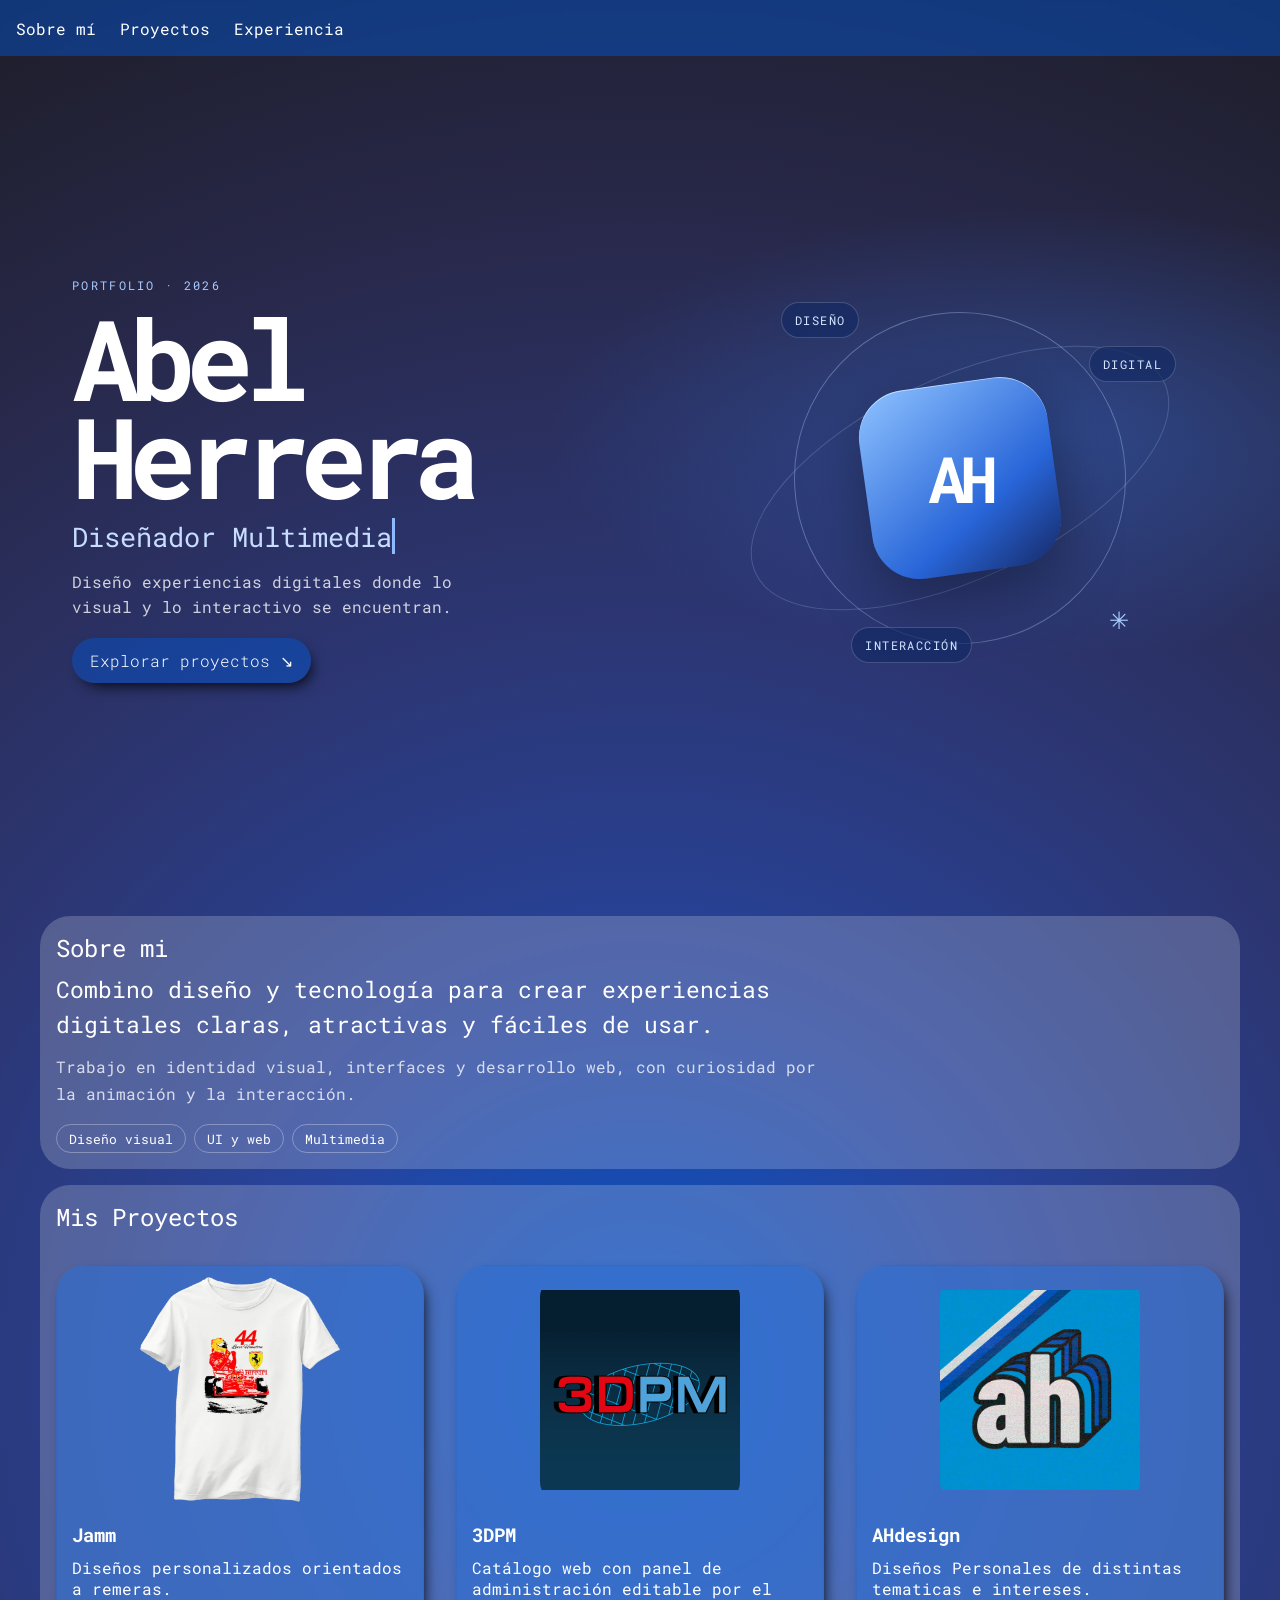
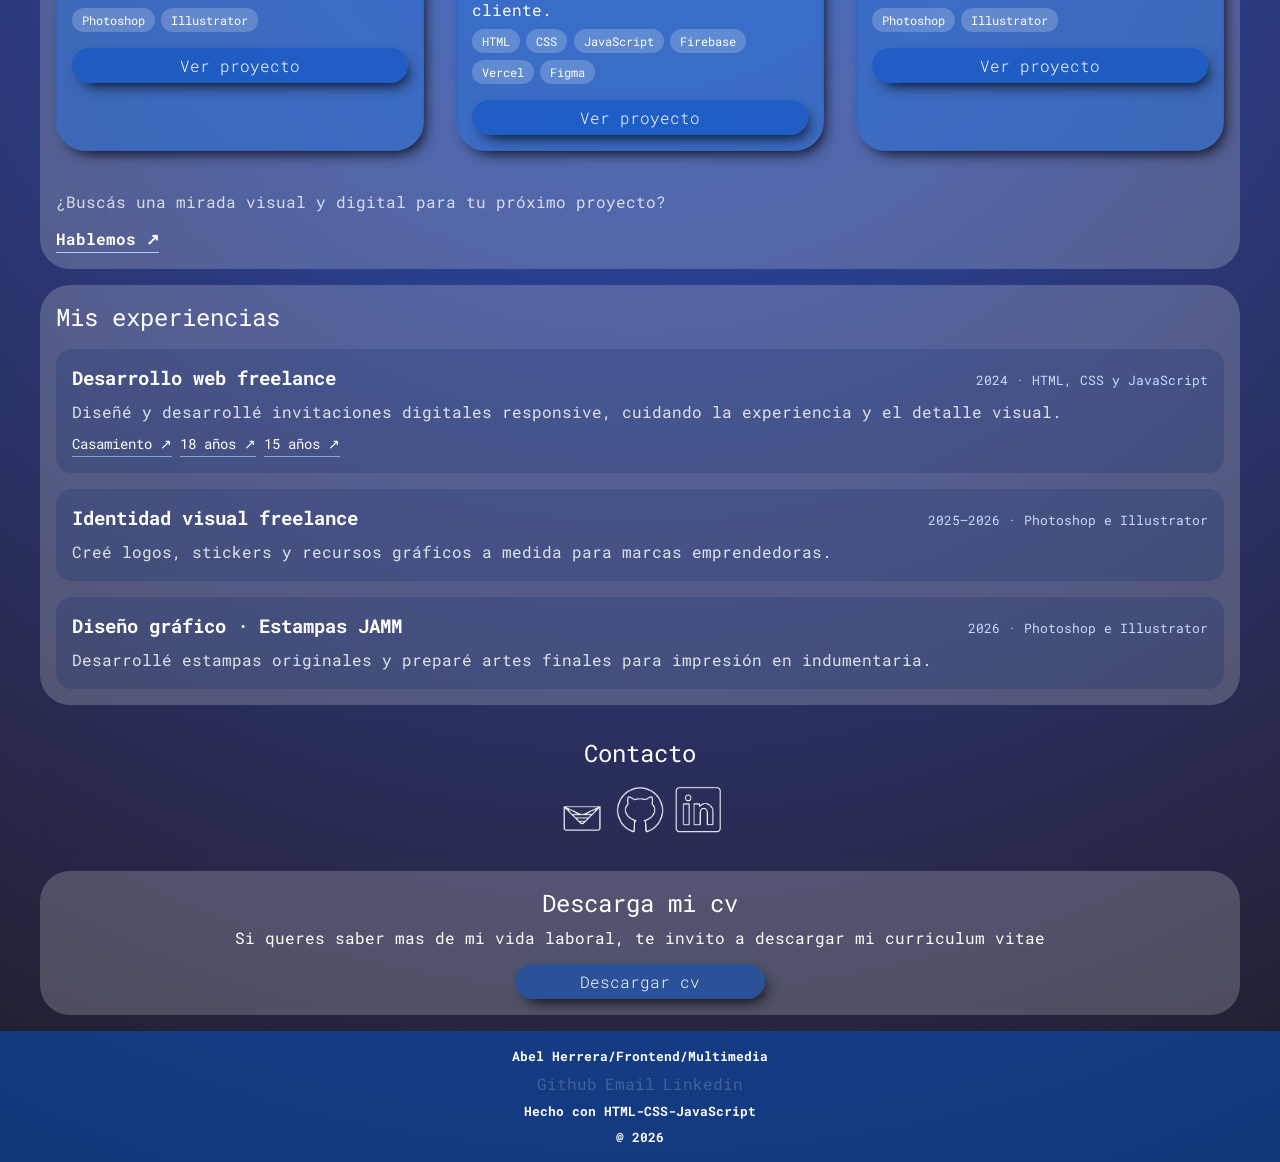
==== commit 20789cee: "ajuste de cv y modificacion del peso en imagenes" ====
--- a/index.html
+++ b/index.html
@@ -122,7 +122,7 @@
           </p>
           <a
             class="btn"
-            href="assets/Abel_Herrera_frontend-cv.pdf"
+            href="assets/Abel Herrera.pdf"
             target="_blank"
           >
             Descargar cv
